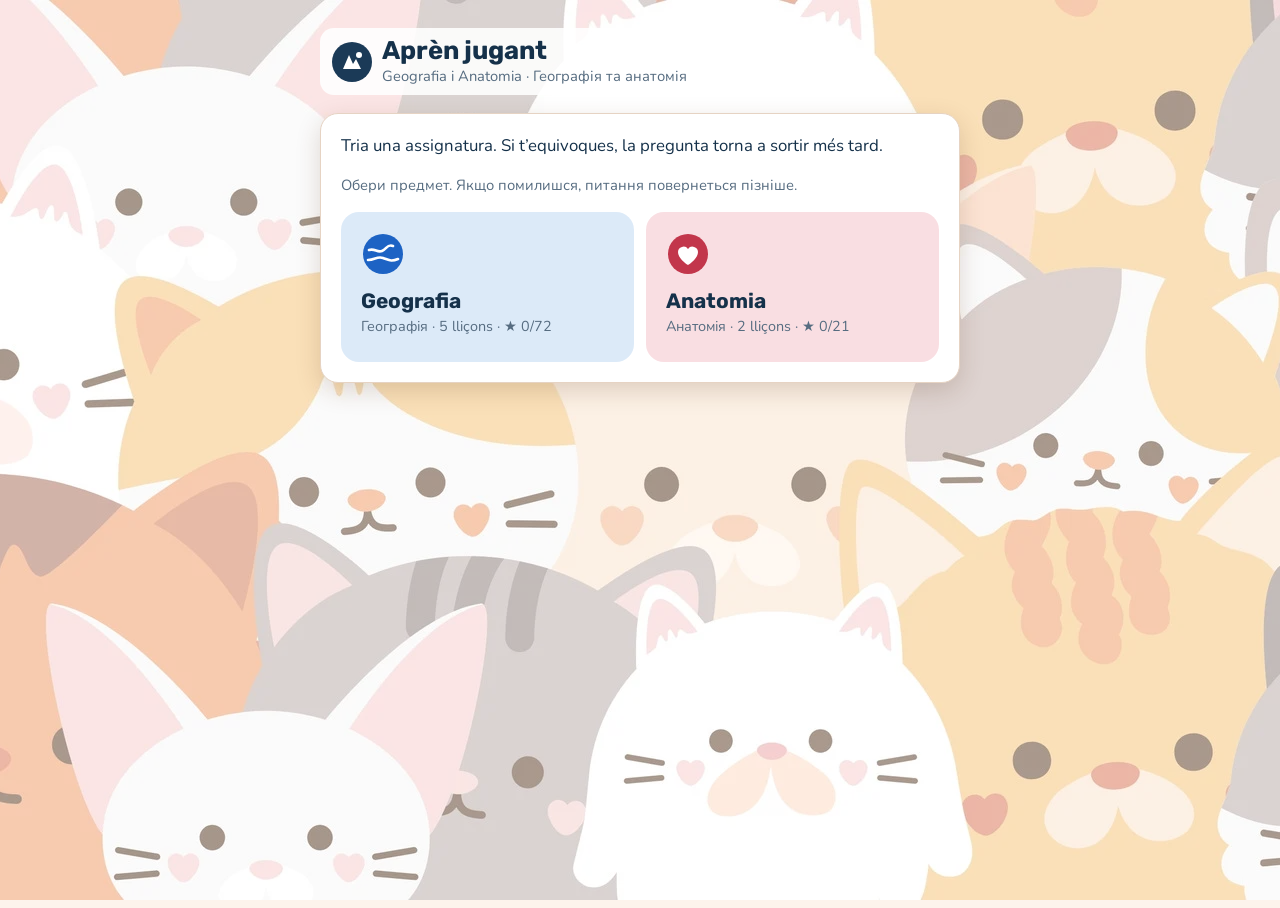
==== index.html @ 62a0e2a9 "Add climate lesson with bilingual theory and 66 practice questions" ====
<!doctype html>
<html lang="ca">
<head>
<meta charset="utf-8">
<meta name="viewport" content="width=device-width, initial-scale=1, viewport-fit=cover">
<title>Aprèn jugant</title>
<link rel="preconnect" href="https://fonts.googleapis.com">
<link rel="preconnect" href="https://fonts.gstatic.com" crossorigin>
<link rel="stylesheet" href="https://fonts.googleapis.com/css2?family=Rubik:wght@500;700&family=Nunito:wght@400;600;800&display=swap">
<style>
/* Layout: one centred play column like a school worksheet card; subject colour bands, the class maps and three answer colours carry the identity. */
:root{
  --bg:#EEF4F8; --surface:#FFFFFF; --ink:#15314A; --muted:#566C80; --line:#D3DFE8;
  --river:#1D63C4; --good:#23804E; --good-bg:#DDF3E6; --bad:#B9440F; --bad-bg:#FCE6DA;
  --c1:#F7C9CE; --c1-ink:#6E1A26; --c2:#D2E8C5; --c2-ink:#1F5219; --c3:#F8EDA6; --c3-ink:#5E4900;
  --map-bg:#EEF5FA; --badge:#1B3A57; --btn:#1D63C4; --btn-ink:#FFFFFF;
  --geo:#1D63C4; --geo-bg:#DCEAF8; --ana:#C2364B; --ana-bg:#F9DEE2;
  --f-display:"Rubik", "Trebuchet MS", system-ui, sans-serif;
  --f-body:"Nunito", "Segoe UI", system-ui, sans-serif;
}
@media (prefers-color-scheme: dark){:root:not([data-theme="light"]){
  --bg:#0E1B27; --surface:#162736; --ink:#E5EEF6; --muted:#9BB0C3; --line:#2A4054;
  --river:#7AB0F7; --good:#62CC90; --good-bg:#173A29; --bad:#F39468; --bad-bg:#43251A;
  --c1:#59303A; --c1-ink:#FFDCE0; --c2:#2D4A2B; --c2-ink:#DAF3CF; --c3:#544A1E; --c3-ink:#FFF0B0;
  --badge:#9CC3EA; --btn:#2F72CC; --btn-ink:#FFFFFF;
  --geo:#7AB0F7; --geo-bg:#1B3550; --ana:#F28A9B; --ana-bg:#4A2129; color-scheme:dark }}
:root[data-theme="dark"]{
  --bg:#0E1B27; --surface:#162736; --ink:#E5EEF6; --muted:#9BB0C3; --line:#2A4054;
  --river:#7AB0F7; --good:#62CC90; --good-bg:#173A29; --bad:#F39468; --bad-bg:#43251A;
  --c1:#59303A; --c1-ink:#FFDCE0; --c2:#2D4A2B; --c2-ink:#DAF3CF; --c3:#544A1E; --c3-ink:#FFF0B0;
  --badge:#9CC3EA; --btn:#2F72CC; --btn-ink:#FFFFFF;
  --geo:#7AB0F7; --geo-bg:#1B3550; --ana:#F28A9B; --ana-bg:#4A2129; color-scheme:dark }

html,body{height:100%}
body{background:var(--bg);color:var(--ink);font-family:var(--f-body);font-size:17px;line-height:1.45;
  padding-left:max(16px, env(safe-area-inset-left, 0px));padding-right:max(16px, env(safe-area-inset-right, 0px))}
.app{max-width:640px;margin:0 auto;padding-block:20px 40px;display:flex;flex-direction:column;gap:18px}
/* Wallpaper on every screen: cats.webp, the file next to index.html. Always light so text stays readable on it. */
body.wall{
  --bg:#FBEBDD; --surface:#FFFFFF; --ink:#15314A; --muted:#566C80; --line:#E6D3C3;
  --river:#1D63C4; --good:#23804E; --good-bg:#DDF3E6; --bad:#B9440F; --bad-bg:#FCE6DA;
  --c1:#F7C9CE; --c1-ink:#6E1A26; --c2:#D2E8C5; --c2-ink:#1F5219; --c3:#F8EDA6; --c3-ink:#5E4900;
  --badge:#1B3A57; --btn:#1D63C4; --btn-ink:#FFFFFF; --ana:#C2364B; --ana-bg:#F9DEE2; --geo:#1D63C4; --geo-bg:#DCEAF8; --map-bg:#EEF5FA; color-scheme:light;
  background:linear-gradient(rgba(255,255,255,.45), rgba(255,255,255,.45)), url("cats.webp") center / cover fixed, #FBEBDD}
body.wall header, body.wall .crumbs{background:rgba(255,255,255,.88);border-radius:14px;padding:8px 12px;width:fit-content;max-width:100%}
body.wall .card{box-shadow:0 8px 24px rgba(90,50,20,.18)}
button{font:inherit;color:inherit;cursor:pointer}
button:focus-visible{outline:3px solid var(--river);outline-offset:2px}

header{display:flex;align-items:center;gap:10px;min-width:0}
header svg{flex:none}
h1{font-family:var(--f-display);font-weight:700;font-size:1.6rem;line-height:1.1;margin:0;text-wrap:balance}
.sub{color:var(--muted);font-size:.92rem;margin:2px 0 0}
.crumbs{display:flex;flex-wrap:wrap;gap:6px;align-items:center;color:var(--muted);font-size:.9rem}
.crumbs button{background:none;border:none;padding:2px 0;color:var(--river);font-weight:700;text-decoration:underline;text-underline-offset:3px}

.card{background:var(--surface);border:1px solid var(--line);border-radius:18px;padding:20px;display:flex;flex-direction:column;gap:16px}
.lead{font-size:1.05rem;margin:0}
.ua{color:var(--muted);font-size:.92rem}
h2{font-family:var(--f-display);font-size:1.35rem;margin:0;text-wrap:balance}

.subjects{display:grid;grid-template-columns:1fr 1fr;gap:12px}
.subject{display:flex;flex-direction:column;align-items:flex-start;gap:10px;text-align:left;border:2px solid transparent;border-radius:18px;padding:18px;min-height:150px;transition:transform .15s}
.subject:hover{transform:translateY(-2px)}
.subject.geo{background:var(--geo-bg)} .subject.geo:hover{border-color:var(--geo)}
.subject.ana{background:var(--ana-bg)} .subject.ana:hover{border-color:var(--ana)}
.subject svg{width:44px;height:44px}
.subject .t{font-family:var(--f-display);font-weight:700;font-size:1.3rem;display:block}
.subject .d{color:var(--muted);font-size:.9rem;display:block}

.list{display:grid;gap:12px}
.item{display:grid;grid-template-columns:auto 1fr auto;align-items:center;gap:14px;text-align:left;
  background:var(--surface);border:2px solid var(--line);border-radius:16px;padding:14px 16px;transition:border-color .15s}
.item:hover{border-color:var(--river)}
.item .num{width:40px;height:40px;border-radius:50%;background:var(--badge);color:var(--surface);
  display:grid;place-items:center;font-family:var(--f-display);font-weight:700;font-size:1.05rem}
.item .t{font-family:var(--f-display);font-weight:700;font-size:1.1rem;display:block}
.item .d{color:var(--muted);font-size:.9rem;display:block}
.item .meta{color:var(--muted);font-size:.85rem;font-weight:700;font-variant-numeric:tabular-nums;white-space:nowrap}
.stars{display:flex;gap:2px;flex:none}
.stars svg{width:20px;height:20px}
.star-on{fill:#E8A817}
.star-off{fill:var(--line)}

.topbar{display:flex;align-items:center;gap:12px}
.ghost{background:none;border:1.5px solid var(--line);border-radius:999px;padding:6px 14px;font-weight:600;font-size:.92rem}
.ghost:hover{border-color:var(--river)}
.progress{flex:1;height:12px;background:var(--line);border-radius:999px;overflow:hidden}
.progress span{display:block;height:100%;background:var(--river);border-radius:999px;transition:width .3s}
.count{font-variant-numeric:tabular-nums;font-weight:800;font-size:.95rem;color:var(--muted);min-width:3.5em;text-align:right}

.prompt{font-family:var(--f-display);font-weight:500;font-size:1.05rem;color:var(--muted);margin:0}
.big{display:flex;align-items:center;justify-content:center;gap:12px;flex-wrap:wrap;text-align:center}
.big .word{font-family:var(--f-display);font-weight:700;font-size:2.2rem;line-height:1.1;color:var(--river)}
.big .def{font-size:1.25rem;font-weight:600;line-height:1.35;max-width:32ch}
.speak{width:42px;height:42px;border-radius:50%;border:1.5px solid var(--line);background:var(--bg);display:grid;place-items:center;flex:none}
.speak svg{width:20px;height:20px;fill:var(--river)}
.hintrow{display:flex;justify-content:center}
.hint{background:none;border:none;color:var(--river);font-weight:700;font-size:.92rem;text-decoration:underline;text-underline-offset:3px;padding:4px}
.uabox{background:var(--bg);border-radius:12px;padding:10px 14px;text-align:center;color:var(--ink);font-size:.98rem}

.choices{display:grid;gap:10px;grid-template-columns:repeat(2,1fr)}
.choices.n3{grid-template-columns:repeat(3,1fr)}
.opt{border:2px solid transparent;border-radius:14px;padding:14px 10px;font-weight:800;font-size:1.02rem;min-height:62px;
  background:var(--bg);display:flex;flex-direction:column;align-items:center;justify-content:center;gap:2px;transition:transform .12s;text-align:center}
.opt:hover:not(:disabled){transform:translateY(-2px)}
.opt:disabled{cursor:default}
.opt small{font-weight:600;font-size:.78rem;opacity:.85}
.opt.c1{background:var(--c1);color:var(--c1-ink)}
.opt.c2{background:var(--c2);color:var(--c2-ink)}
.opt.c3{background:var(--c3);color:var(--c3-ink)}
.opt.yes{background:var(--good-bg);color:var(--good);min-height:72px;font-size:1.2rem}
.opt.no{background:var(--bad-bg);color:var(--bad);min-height:72px;font-size:1.2rem}
.opt.right{border-color:var(--good);box-shadow:0 0 0 3px var(--good-bg)}
.opt.wrong{border-color:var(--bad);opacity:.75}
.opt.fade{opacity:.45}

.map{position:relative;background:var(--map-bg);border-radius:14px;overflow:hidden;max-width:100%}
.map img{display:block;width:100%;height:auto}
.marker{position:absolute;aspect-ratio:1;transform:translate(-50%,-50%);border-radius:50%;
  border:4px solid #E4572E;box-shadow:0 0 0 3px rgba(255,255,255,.85);pointer-events:none}
.marker::after{content:"";position:absolute;inset:-4px;border-radius:50%;border:4px solid #E4572E;animation:pulse 1.4s ease-out infinite}
@keyframes pulse{from{transform:scale(1);opacity:.9}to{transform:scale(1.8);opacity:0}}
.tag{position:absolute;transform:translate(-50%,-160%);background:#15314A;color:#fff;font-weight:800;font-size:.88rem;
  padding:4px 10px;border-radius:999px;white-space:nowrap;pointer-events:none}

.order-done{display:grid;gap:8px;margin:0;padding:0;list-style:none;counter-reset:step}
.order-done li{display:flex;align-items:center;gap:10px;background:var(--good-bg);color:var(--ink);border-radius:12px;padding:10px 12px;font-weight:700}
.order-done li::before{counter-increment:step;content:counter(step);flex:none;width:28px;height:28px;border-radius:50%;background:var(--good);color:var(--surface);display:grid;place-items:center;font-weight:800;font-size:.9rem}
.order-done li small{display:block;font-weight:600;color:var(--muted)}
.order-done .slot{background:var(--bg);border:2px dashed var(--line);color:var(--muted);font-weight:600}
.order-done .slot::before{background:var(--line);color:var(--muted)}
.tiles{display:flex;flex-wrap:wrap;gap:10px;justify-content:center}
.tile{background:var(--surface);border:2px solid var(--line);border-radius:12px;padding:12px 14px;font-weight:800;font-size:1rem;text-align:center;max-width:100%;transition:transform .12s}
.tile:hover{border-color:var(--river);transform:translateY(-2px)}
.tile small{display:block;font-weight:600;font-size:.78rem;color:var(--muted)}
.tile.shake{border-color:var(--bad);background:var(--bad-bg);animation:shake .35s}
@keyframes shake{0%,100%{transform:translateX(0)}25%{transform:translateX(-6px)}75%{transform:translateX(6px)}}

.feedback{border-radius:14px;padding:14px 16px;display:flex;flex-direction:column;gap:4px}
.feedback.ok{background:var(--good-bg)}
.feedback.no{background:var(--bad-bg)}
.feedback b.h{font-family:var(--f-display);font-size:1.1rem}
.feedback.ok b.h{color:var(--good)}
.feedback.no b.h{color:var(--bad)}
.next{align-self:stretch;background:var(--btn);color:var(--btn-ink);border:none;border-radius:14px;padding:14px;font-weight:800;font-size:1.05rem}

.result{align-items:center;text-align:center}
.result .stars svg{width:52px;height:52px;animation:pop .4s ease-out both}
.result .stars svg:nth-child(2){animation-delay:.15s}
.result .stars svg:nth-child(3){animation-delay:.3s}
@keyframes pop{from{transform:scale(.3);opacity:0}to{transform:scale(1);opacity:1}}
.chips{display:flex;flex-wrap:wrap;gap:8px;justify-content:center}
.chip{background:var(--bg);border:1px solid var(--line);border-radius:999px;padding:4px 12px;font-weight:700;font-size:.9rem}
.row{display:flex;gap:10px;flex-wrap:wrap;justify-content:center;width:100%}
.row .next{flex:1 1 180px}
.row .ghost{flex:1 1 140px;padding:13px}
.foot{color:var(--muted);font-size:.85rem;text-align:center;margin:0}

@media (max-width:440px){
  .choices.n3{grid-template-columns:1fr}
  .subjects{grid-template-columns:1fr}
  .subject{min-height:0}
  .big .word{font-size:1.8rem}
  h1{font-size:1.35rem}
}
@media (prefers-reduced-motion: reduce){ *{animation:none!important;transition:none!important} }
.climate-chart{margin:12px 0 18px;padding:10px;background:#fff;border-radius:12px;color:#15314A}.climate-chart img{display:block;width:100%;height:auto}.climate-chart figcaption{font-size:.8rem;text-align:center;margin-top:6px}
.theory-kicker{font-size:.82rem;font-weight:800;letter-spacing:.09em;color:var(--geo);margin:0 0 10px}
.theory-ua{display:block;margin-top:5px;font-size:.92em;font-weight:600;line-height:1.5}
.theory h3{font-size:1.13rem;line-height:1.4;margin:24px 0 12px}
.theory p{line-height:1.65;margin:12px 0}
.theory-nav{display:grid;grid-template-columns:repeat(2,minmax(0,1fr));gap:8px;margin:20px 0 28px}
.theory-nav button{text-align:left;white-space:normal;min-width:0}
.theory-nav small{display:block;font-size:.82em;margin-top:5px;font-weight:600}
.theory-nav [aria-current="step"]{background:var(--geo-bg);border-color:var(--geo);color:var(--ink)}
.climate-explain-grid{display:grid;grid-template-columns:repeat(2,minmax(0,1fr));gap:14px}
.climate-explain{padding:16px 18px;border:1px solid var(--line);border-top:5px solid var(--geo);border-radius:14px}
.climate-explain h3{margin:0 0 14px}
.climate-explain.atl{border-top-color:#25845A}.climate-explain.cont{border-top-color:#BF912A}.climate-explain.lit{border-top-color:#C86543}.climate-explain.alt{border-top-color:#6688B2}
.theory .theory-memory{font-weight:800;margin-bottom:0}
.mountain-levels{display:flex;flex-direction:column;align-items:center;gap:7px;padding:8px 0}
.mountain-level{text-align:center;padding:16px 10px;box-sizing:border-box;border-radius:12px;color:#15314A;line-height:1.5}
.mountain-level .ua{color:#3B5268}
.mountain-level.top{width:64%;background:#DFEAF7}.mountain-level.mid{width:82%;background:#D2E8C5}.mountain-level.low{width:100%;background:#E4EFD7}
.theory-words{margin:0}.theory-words>div{padding:15px 0;border-bottom:1px solid var(--line)}
.theory-words dt{font-weight:800;display:flex;gap:10px;align-items:center}
.theory-words dd{margin:7px 0 0;line-height:1.6}
.theory-read{padding-left:26px}.theory-read li{padding-left:4px;margin:16px 0}
.theory-bottom{margin-top:26px}
@media(max-width:600px){.climate-explain-grid,.theory-nav{grid-template-columns:1fr}.climate-explain{padding:15px}.mountain-level.top{width:72%}.mountain-level.mid{width:86%}.theory-bottom button{width:100%}}

</style>
</head>
<body>
<div class="app">
  <header>
    <svg width="40" height="40" viewBox="0 0 40 40" aria-hidden="true"><circle cx="20" cy="20" r="20" fill="var(--badge)"/><path d="M11 27l6-14 4 9 3-5 5 10z" fill="var(--surface)"/><circle cx="27" cy="13" r="3" fill="var(--surface)"/></svg>
    <div>
      <h1>Aprèn jugant</h1>
      <p class="sub">Geografia i Anatomia · Географія та анатомія</p>
    </div>
  </header>
  <main id="screen" aria-live="polite"></main>
</div>

<script>
/* ======================= maps ======================= */
const MAPS = {
  rius: {src:"[data-uri]", w:826, h:703, size:13},
  com:  {src:"[data-uri]",  w:1200, h:828, size:4.5},
  rext: {src:"[data-uri]", w:900, h:710, size:12},
  rint: {src:"[data-uri]", w:900, h:703, size:12}
};
const C = (x, y) => [Math.round(x * 0.75), Math.round((y - 95) * 0.75)];   // communities map: original px -> game px

/* ======================= Geografia: rivers ======================= */
const VESSANTS = [
  {k:"cant", ca:"Cantàbric", ua:"Кантабрійський", cls:"c1"},
  {k:"atl", ca:"Atlàntic", ua:"Атлантичний", cls:"c2"},
  {k:"med", ca:"Mediterrani", ua:"Середземноморський", cls:"c3"}
];
const SEA = {cant:["Va al mar Cantàbric.", "Впадає в Кантабрійське море."], atl:["Va a l’oceà Atlàntic.", "Впадає в Атлантичний океан."], med:["Va a la mar Mediterrània.", "Впадає в Середземне море."]};
const RIUS_POS = {1:[165,54],2:[263,46],3:[340,65],4:[420,63],5:[507,64],6:[116,160],7:[355,214],8:[284,351],9:[316,424],10:[357,576],11:[546,189],12:[758,206],13:[573,356],14:[532,458],15:[560,492],16:[429,627]};
const RIUS = [
  ["Eo","Ео","cant",1],["Nalón","Налон","cant",2],["Sella","Селья","cant",3],["Nerbion","Нервіон","cant",4],["Bidasoa","Бідасоа","cant",5],["Navia","Навія","cant",0],
  ["Miño","Міньйо","atl",6,"Riu curt de Galícia.","Коротка річка Галісії."],["Sil","Сіль","atl",0,"Riu curt de Galícia.","Коротка річка Галісії."],
  ["Duero","Дуеро","atl",7,"Desemboca a Portugal.","Впадає в океан у Португалії."],["Tajo","Тахо","atl",8,"Desemboca a Portugal.","Впадає в океан у Португалії."],
  ["Guadiana","Гвадіана","atl",9,"Al final fa de frontera amb Portugal.","У кінці тече по кордону з Португалією."],
  ["Guadalquivir","Гвадалквівір","atl",10,"Riu de l’oest d’Andalusia.","Річка заходу Андалусії."],
  ["Ebre","Ебро","med",11,"És l’excepció: és llarg i porta molta aigua.","Це виняток: вона довга і несе багато води."],
  ["Llobregat","Льобрегат","med",12],["Túria","Турія","med",13],["Xúquer","Хукар","med",14],["Segura","Сегура","med",15],["Almanzora","Альмансора","med",16],["Guadalhorce","Гвадалорсе","med",0]
].map(([ca,ua,c,n,f0,f1]) => {
  const f = [f0 || SEA[c][0], f1 || SEA[c][1]];
  if(!n){ f[0] += " No surt al mapa."; f[1] += " Її немає на карті."; }
  return {ca, ua, c, n, x: n ? RIUS_POS[n][0] : 0, y: n ? RIUS_POS[n][1] : 0, f};
});

const L_RIUS = {id:"rius", t:"Els rius", tua:"Річки та басейни стоку", date:"8 nov.", rounds:[
  {id:"sort", type:"sort", t:"Classifica els rius", tua:"Розсортуй річки", q:"A quin vessant va aquest riu?", qu:"До якого басейну стоку належить річка", cats:VESSANTS, catWord:["vessant","басейн"], items:RIUS},
  {id:"map", type:"map", t:"Busca al mapa", tua:"Знайди на карті", map:"rius", numbered:true, items:RIUS.filter(r => r.n).map(r => ({...r, f:[`Vessant ${VESSANTS.find(v => v.k === r.c).ca.toLowerCase()}. ${r.f[0]}`, `${VESSANTS.find(v => v.k === r.c).ua} басейн. ${r.f[1]}`]}))},
  {id:"words", type:"pick", t:"Paraules clau", tua:"Головні слова", q:"Quina paraula és?", qu:"Яке це слово?", items:[
    ["Corrent d’aigua que corre pel seu llit.","Потік води, що тече по руслу.","Riu","Річка"],
    ["Lloc on comença el riu.","Місце, де річка починається.","Naixement","Витік"],
    ["El terra per on passa l’aigua del riu.","Заглиблення в землі, по якому тече річка.","Llit","Русло"],
    ["Tot el camí del riu, del naixement a la desembocadura.","Увесь шлях річки, від витоку до гирла.","Curs","Течія річки"],
    ["Lloc on el riu s’acaba: entra al mar, a un llac o a un altre riu.","Місце, де річка закінчується і впадає в море, озеро або іншу річку.","Desembocadura","Гирло"],
    ["Riu que s’ajunta amb un altre riu i li dona la seva aigua.","Річка, що впадає в іншу річку і віддає їй свою воду.","Afluent","Притока"],
    ["Quanta aigua passa per un lloc del riu en un temps.","Скільки води проходить через одне місце річки за певний час.","Cabal","Витрата води"],
    ["Diferència d’altura entre dos llocs.","Різниця висоти між двома місцями.","Desnivell","Перепад висот"],
    ["Tota la terra que dona aigua a un riu i als seus afluents.","Уся земля, з якої вода стікає в одну річку та її притоки.","Conca hidrogràfica","Річковий басейн"],
    ["Moltes conques juntes. Tots els rius van al mateix mar o oceà.","Багато річкових басейнів разом. Усі річки течуть в одне море чи океан.","Vessant hidrogràfic","Басейн стоку"],
    ["Aigua que corre només quan plou molt. Després s’asseca.","Вода, що тече лише після сильного дощу. Потім висихає.","Torrent","Тимчасовий потік"]
  ].map(([q,qu,a,au]) => ({q,qu,a,au}))},
  {id:"order", type:"order", t:"Posa en ordre", tua:"Розстав по порядку", items:[
    {q:"Ordena de nord a sud.", qu:"Розстав з півночі на південь.", steps:[["Duero","Дуеро"],["Tajo","Тахо"],["Guadiana","Гвадіана"],["Guadalquivir","Гвадалквівір"]]},
    {q:"Rius cantàbrics, d’oest a est.", qu:"Кантабрійські річки, із заходу на схід.", steps:[["Eo","Ео"],["Nalón","Налон"],["Sella","Селья"],["Nerbion","Нервіон"],["Bidasoa","Бідасоа"]]},
    {q:"El camí d’un riu.", qu:"Шлях річки.", steps:[["Naixement","Витік"],["Curs","Течія"],["Desembocadura","Гирло"]]}
  ]},
  {id:"tf", type:"tf", t:"Cert o fals?", tua:"Правда чи ні?", items:[
    ["Els rius mediterranis tenen un cabal irregular.","Річки Середземноморського басейну мають нерівномірну витрату води.",1,"De vegades porten molta aigua i de vegades poca.","Води в них то багато, то мало."],
    ["L’Ebre és un riu curt i porta poca aigua.","Ебро коротка і несе мало води.",0,"L’Ebre és l’excepció: és llarg i porta molta aigua.","Ебро виняток: вона довга і несе багато води."],
    ["El Llobregat va a la mar Mediterrània.","Льобрегат впадає в Середземне море.",1,"És un riu del vessant mediterrani.","Це річка Середземноморського басейну."],
    ["Els rius cantàbrics són curts perquè les muntanyes són a prop del mar.","Кантабрійські річки короткі, бо гори близько до моря.",1,"La serralada Cantàbrica és molt a prop del mar.","Кантабрійські гори дуже близько до моря."],
    ["Els rius cantàbrics porten poca aigua.","Кантабрійські річки несуть мало води.",0,"Allà plou molt. Per això porten molta aigua.","Там часто йдуть дощі, тому води багато."],
    ["El Duero i el Tajo desemboquen a Portugal.","Дуеро і Тахо впадають в океан у Португалії.",1,"Els dos rius acaben a Portugal, a l’oceà Atlàntic.","Обидві річки закінчуються в Португалії, в Атлантичному океані."],
    ["El Guadiana fa de frontera amb França.","Гвадіана тече по кордону з Францією.",0,"Al final, el Guadiana fa de frontera amb Portugal.","У кінці Гвадіана тече по кордону з Португалією."],
    ["El Guadalquivir va a l’oceà Atlàntic.","Гвадалквівір впадає в Атлантичний океан.",1,"És un riu de l’oest d’Andalusia, del vessant atlàntic.","Це річка заходу Андалусії, Атлантичний басейн."],
    ["Els rius atlàntics tenen un cabal bastant regular.","Атлантичні річки мають досить рівномірну витрату води.",1,"Porten molta aigua i el cabal canvia poc.","Вони несуть багато води, і її кількість мало змінюється."],
    ["A l’estiu els rius porten més aigua.","Улітку в річках більше води.",0,"A l’estiu el cabal baixa molt.","Улітку витрата води сильно зменшується."],
    ["A les Canàries i les Balears hi ha rius molt llargs.","На Канарських і Балеарських островах є дуже довгі річки.",0,"No hi ha rius. Quan plou s’hi formen torrents.","Там немає річок. Коли йде дощ, утворюються тимчасові потоки."],
    ["El naixement és el lloc on el riu s’acaba.","Витік: місце, де річка закінчується.",0,"El naixement és on comença. On s’acaba és la desembocadura.","Витік: там, де річка починається. Де закінчується, це гирло."],
    ["Un afluent és un riu que porta l’aigua a un altre riu.","Притока: річка, що несе воду в іншу річку.",1,"L’afluent s’ajunta amb un altre riu.","Притока впадає в іншу річку."]
  ].map(([s,su,a,e,eu]) => ({s,su,a:!!a,e,eu}))}
]};

/* ======================= Geografia: the peninsula ======================= */
const COMS = [
  ["Galícia","Галісія","Santiago de Compostel·la","Сантьяго-де-Компостела",330,300],
  ["Astúries","Астурія","Oviedo","Ов’єдо",478,230],
  ["Cantàbria","Кантабрія","Santander","Сантандер",675,232],
  ["País Basc","Країна Басків","Vitòria-Gasteiz","Віторія-Гастейс",808,262],
  ["Navarra","Наварра","Pamplona","Памплона",888,300],
  ["La Rioja","Ла-Ріоха","Logronyo","Логроньо",800,335],
  ["Castella i Lleó","Кастилія і Леон","Valladolid","Вальядолід",625,400],
  ["Catalunya","Каталонія","Barcelona","Барселона",1170,400],
  ["Aragó","Арагон","Saragossa","Сарагоса",970,450],
  ["Comunitat de Madrid","Мадрид (спільнота)","Madrid","Мадрид",722,560],
  ["Castella-la Manxa","Кастилія-Ла-Манча","Toledo","Толедо",790,660],
  ["Comunitat Valenciana","Валенсійська спільнота","València","Валенсія",970,695],
  ["Extremadura","Естремадура","Mèrida","Меріда",500,700],
  ["Regió de Múrcia","Мурсія","Múrcia","Мурсія",905,830],
  ["Andalusia","Андалусія","Sevilla","Севілья",630,880],
  ["Illes Balears","Балеарські острови","Palma","Пальма",1270,640],
  ["Canàries","Канарські острови","Santa Cruz de Tenerife i Las Palmas de Gran Canaria","Санта-Крус-де-Тенерифе і Лас-Пальмас-де-Гран-Канарія",1250,1000]
];
const L_PEN = {id:"pen", t:"La península Ibèrica", tua:"Піренейський півострів", date:"27 set.", rounds:[
  {id:"map", type:"map", t:"Busca la comunitat", tua:"Знайди спільноту", map:"com", q:"Quina comunitat és la marcada?", qu:"Яка спільнота позначена?", items:[
    ...COMS.map(([ca,ua,cap,capu,x,y]) => { const [gx,gy] = C(x,y); return {ca, ua, x:gx, y:gy, f:[`Capital: ${cap}.`, `Столиця: ${capu}.`]}; }),
    (() => { const [x,y] = C(574,1057); return {ca:"Ceuta", ua:"Сеута", x, y, f:["Ciutat autònoma a l’Àfrica.","Автономне місто в Африці."]}; })(),
    (() => { const [x,y] = C(779,1124); return {ca:"Melilla", ua:"Мелілья", x, y, f:["Ciutat autònoma a l’Àfrica.","Автономне місто в Африці."]}; })()
  ]},
  {id:"cap", type:"pick", t:"Capitals", tua:"Столиці", q:"Quina és la capital?", qu:"Яка столиця?", items:COMS.map(([ca,ua,cap,capu]) => ({q:ca, qu:ua, a:cap, au:capu, big:true}))},
  {id:"tf", type:"tf", t:"Cert o fals?", tua:"Правда чи ні?", items:[
    ["La península Ibèrica és al sud-oest d’Europa.","Піренейський півострів розташований на південному заході Європи.",1,"Sí, és al sud-oest d’Europa.","Так, на південному заході Європи."],
    ["A la península hi ha tres estats: Espanya, Portugal i Andorra.","На півострові три держави: Іспанія, Португалія й Андорра.",1,"Espanya i Portugal ocupen gairebé tota la península.","Іспанія та Португалія займають майже весь півострів."],
    ["Gibraltar és un quart estat.","Гібралтар: четверта держава.",0,"Gibraltar és un territori britànic, no un estat.","Гібралтар: британська територія, а не держава."],
    ["L’estret de Gibraltar separa la península d’Àfrica.","Гібралтарська протока відділяє півострів від Африки.",1,"Fa uns 17 km al punt més estret.","У найвужчому місці близько 17 км."],
    ["La península és entre la mar Mediterrània i l’oceà Atlàntic.","Півострів лежить між Середземним морем і Атлантичним океаном.",1,"La Mediterrània és a l’est i l’Atlàntic a l’oest.","Середземне море на сході, Атлантичний океан на заході."],
    ["Espanya té 17 comunitats autònomes.","Іспанія має 17 автономних спільнот.",1,"I 2 ciutats autònomes: Ceuta i Melilla.","І 2 автономні міста: Сеута та Мелілья."],
    ["Ceuta i Melilla són comunitats autònomes.","Сеута і Мелілья: автономні спільноти.",0,"Són ciutats autònomes, a l’Àfrica.","Це автономні міста в Африці."],
    ["Al nord hi ha la mar Cantàbrica i França.","На півночі Кантабрійське море і Франція.",1,"Sí: la mar Cantàbrica i França.","Так: Кантабрійське море і Франція."],
    ["A l’oest hi ha la mar Mediterrània.","На заході Середземне море.",0,"A l’oest hi ha l’oceà Atlàntic. La Mediterrània és a l’est.","На заході Атлантичний океан. Середземне море на сході."],
    ["La capital d’Extremadura és Badajoz.","Столиця Естремадури: Бадахос.",0,"La capital és Mèrida.","Столиця: Меріда."],
    ["La capital del País Basc és Vitòria-Gasteiz.","Столиця Країни Басків: Віторія-Гастейс.",1,"Sí, Vitòria-Gasteiz.","Так, Віторія-Гастейс."]
  ].map(([s,su,a,e,eu]) => ({s,su,a:!!a,e,eu}))}
]};

/* ======================= Geografia: relief ======================= */
const RELLEU = [
  [1,"Massís Galaic","Галісійський масив","ext","rext",150,85,"nord-oest","північний захід"],
  [2,"Muntanyes Basques","Баскські гори","ext","rext",459,85,"nord","північ"],
  [3,"Pirineus","Піренеї","ext","rext",659,91,"nord-est","північний схід"],
  [4,"Sistema Mediterrani","Середземноморська система","ext","rext",713,200,"nord-est","північний схід"],
  [5,"Serralades Bètiques","Бетські гори","ext","rext",415,489,"sud","південь"],
  [6,"Sistema Central","Центральна система","dins","rint",348,273,"divideix la Meseta en nord i sud","ділить Месету на північну й південну"],
  [7,"Monts de Toledo","Гори Толедо","dins","rint",385,352,"travessen la Meseta sud","перетинають південну Месету"],
  [8,"Muntanyes de Lleó","Леонські гори","peri","rint",211,124,"nord-oest","північний захід"],
  [9,"Serralada Cantàbrica","Кантабрійські гори","peri","rint",326,76,"nord","північ"],
  [10,"Sistema Ibèric","Іберійська система","peri","rint",486,191,"est / nord-est","схід / північний схід"],
  [11,"Sierra Morena","Сьєрра-Морена","peri","rint",326,426,"sud","південь"]
].map(([n,ca,ua,c,m,x,y,w,wu]) => ({n, ca, ua, c, m, x, y, w, wu}));
const RCATS = [
  {k:"dins", ca:"Dins la Meseta", ua:"Усередині Месети", cls:"c3"},
  {k:"peri", ca:"Perifèrica", ua:"Периферійні", cls:"c2"},
  {k:"ext", ca:"Exterior", ua:"Зовнішні", cls:"c1"}
];
const RNOTE = {dins:["És dins la Meseta.","Усередині Месети."], peri:["Les perifèriques envolten la Meseta.","Периферійні гори оточують Месету."], ext:["Les exteriors són fora de la Meseta.","Зовнішні гори поза Месетою."]};
const L_REL = {id:"rel", t:"El relleu d’Espanya", tua:"Рельєф Іспанії", date:"10 oct.", rounds:[
  {id:"map", type:"map", t:"Busca al mapa", tua:"Знайди на карті", numbered:true, items:RELLEU.map(r => ({...r, f:[`${RNOTE[r.c][0]} ${r.c === "dins" ? cap(r.w) : "Situació: " + r.w}.`, `${RNOTE[r.c][1]} ${r.c === "dins" ? cap(r.wu) : "Розташування: " + r.wu}.`]}))},
  {id:"sort", type:"sort", t:"Classifica el relleu", tua:"Розподіли гори", q:"On és aquesta serralada?", qu:"Де розташовані ці гори?", cats:RCATS, catWord:null, items:RELLEU.map(r => ({ca:r.ca, ua:r.ua, c:r.c, f:[`${RNOTE[r.c][0]} ${cap(r.w)}.`, `${RNOTE[r.c][1]} ${cap(r.wu)}.`]}))},
  {id:"cims", type:"pick", t:"Els cims", tua:"Вершини", q:"On és aquest cim?", qu:"Де ця вершина?", items:[
    ["Peñalara · 2.430 m","Пеньялара · 2 430 м","Sistema Central","Центральна система"],
    ["Teleno · 2.188 m","Телено · 2 188 м","Muntanyes de Lleó","Леонські гори"],
    ["Torre Cerredo · 2.648 m","Торре-Серредо · 2 648 м","Serralada Cantàbrica","Кантабрійські гори"],
    ["Moncayo · 2.313 m","Монкайо · 2 313 м","Sistema Ibèric","Іберійська система"],
    ["Aneto · 3.404 m","Ането · 3 404 м","Pirineus","Піренеї","El pic més alt dels Pirineus.","Найвища вершина Піренеїв."],
    ["Mulhacén · 3.479 m","Муласен · 3 479 м","Serralades Bètiques (Penibètica)","Бетські гори (Пенібетська система)","El pic més alt de la península Ibèrica.","Найвища вершина Піренейського півострова."],
    ["Teide · 3.718 m","Тейде · 3 718 м","Tenerife (Canàries)","Тенерифе (Канарські острови)","El pic més alt d’Espanya.","Найвища вершина Іспанії."]
  ].map(([q,qu,a,au,f0,f1]) => ({q,qu,a,au,big:true,f:f0?[f0,f1]:null}))},
  {id:"order", type:"order", t:"Posa en ordre", tua:"Розстав по порядку", items:[
    {q:"Del cim més alt al més baix.", qu:"Від найвищої вершини до найнижчої.", steps:[["Teide","Тейде"],["Mulhacén","Муласен"],["Aneto","Ането"]]},
    {q:"Del més alt al més baix.", qu:"Від найвищої до найнижчої.", steps:[["Torre Cerredo · 2.648 m","Торре-Серредо"],["Peñalara · 2.430 m","Пеньялара"],["Moncayo · 2.313 m","Монкайо"],["Teleno · 2.188 m","Телено"]]}
  ]},
  {id:"tf", type:"tf", t:"Cert o fals?", tua:"Правда чи ні?", items:[
    ["La Meseta és un gran altiplà al centre de la península.","Месета: велике плоскогір’я в центрі півострова.",1,"Ocupa més de la meitat de la península.","Займає понад половину півострова."],
    ["El Sistema Central divideix la Meseta en nord i sud.","Центральна система ділить Месету на північну й південну.",1,"Sí: Meseta nord i Meseta sud.","Так: північна і південна Месета."],
    ["Les serralades perifèriques són fora de la Meseta.","Периферійні гори розташовані поза Месетою.",0,"Les perifèriques envolten la Meseta. Les exteriors són fora.","Периферійні оточують Месету. Зовнішні поза нею."],
    ["Les dues grans depressions són la de l’Ebre i la del Guadalquivir.","Дві великі западини: Ебро і Гвадалквівіру.",1,"Porten el nom dels rius que les travessen.","Вони названі за річками, що їх перетинають."],
    ["El pic més alt d’Espanya és el Mulhacén.","Найвища вершина Іспанії: Муласен.",0,"És el Teide, a Tenerife. El Mulhacén és el més alt de la península.","Це Тейде на Тенерифе. Муласен найвищий на півострові."],
    ["L’Aneto és el pic més alt dels Pirineus.","Ането: найвища вершина Піренеїв.",1,"Fa 3.404 m.","Висота 3 404 м."],
    ["Les Canàries tenen un relleu volcànic.","Канарські острови мають вулканічний рельєф.",1,"Són d’origen volcànic, amb relleu accidentat.","Вони вулканічного походження, з нерівним рельєфом."],
    ["Les Balears són molt muntanyoses.","Балеарські острови дуже гористі.",0,"No són gaire muntanyoses. Destaca la Serra de Tramuntana, a Mallorca.","Вони не дуже гористі. Виділяється Сьєрра-де-Трамунтана на Мальорці."],
    ["Una depressió és un terreny més baix.","Западина: нижча ділянка землі.",1,"Sí: terreny més baix.","Так: нижча ділянка."],
    ["Una serralada és una sola muntanya.","Гірський хребет: одна гора.",0,"És un conjunt de muntanyes.","Це група гір."],
    ["Un altiplà és una plana elevada.","Плоскогір’я: висока рівнина.",1,"Com la Meseta.","Як Месета."]
  ].map(([s,su,a,e,eu]) => ({s,su,a:!!a,e,eu}))}
]};

/* ======================= Geografia: coasts ======================= */
const COSTA_CATS = [
  {k:"cant", ca:"Cantàbrica", ua:"Кантабрійське", cls:"c1"},
  {k:"atl", ca:"Atlàntica", ua:"Атлантичне", cls:"c2"},
  {k:"med", ca:"Mediterrània", ua:"Середземноморське", cls:"c3"}
];
const COSTA = [
  ["Cap de Creus","Мис Креус","med",1318,335,"Nord-est, Catalunya. Tanca el golf de Roses.","Північний схід, Каталонія. Обмежує затоку Росес."],
  ["Golf de Roses","Затока Росес","med",1302,368,"Nord-est, Catalunya.","Північний схід, Каталонія."],
  ["Delta del Llobregat","Дельта Льобрегату","med",1205,452,"Centre de la costa catalana, prop de Barcelona.","Центр каталонського узбережжя, біля Барселони."],
  ["Delta de l’Ebre","Дельта Ебро","med",1100,520,"Sud de Catalunya.","Південь Каталонії."],
  ["Golf de València","Валенсійська затока","med",1040,650,"Est, costa mediterrània.","Схід, середземноморське узбережжя."],
  ["Cap de la Nau","Мис Нау","med",1052,733,"Est, costa mediterrània.","Схід, середземноморське узбережжя."],
  ["Cap de Palos","Мис Палос","med",975,848,"Sud-est, costa mediterrània.","Південний схід, середземноморське узбережжя."],
  ["Cap de Gata","Мис Гата","med",885,898,"Sud-est, costa mediterrània.","Південний схід, середземноморське узбережжя."],
  ["Golf d’Almeria","Альмерійська затока","med",830,935,"Sud-est, costa mediterrània.","Південний схід, середземноморське узбережжя."],
  ["Punta de Tarifa","Мис Таріфа","",548,1035,"Sud, a l’estret de Gibraltar.","Південь, біля Гібралтарської протоки."],
  ["Estret de Gibraltar","Гібралтарська протока","",515,1055,"Sud, entre la península i Àfrica.","Південь, між півостровом і Африкою."],
  ["Golf de Cadis","Кадіська затока","atl",430,955,"Sud-oest, costa atlàntica.","Південний захід, атлантичне узбережжя."],
  ["Cap de Sao Vicente","Мис Сан-Вісенте","atl",262,925,"Sud-oest de Portugal, costa atlàntica.","Південний захід Португалії, атлантичне узбережжя."],
  ["Cap de Finisterre","Мис Фіністерре","atl",236,300,"Nord-oest, Galícia.","Північний захід, Галісія."],
  ["Cap de Touriñán","Мис Торіньян","atl",236,272,"Nord-oest, Galícia.","Північний захід, Галісія."],
  ["Punta d’Estaca de Bares","Мис Естака-де-Барес","",372,178,"Nord de Galícia. Límit entre la costa cantàbrica i l’atlàntica.","Північ Галісії. Межа кантабрійського й атлантичного узбереж."],
  ["Cap de Peñas","Мис Пеньяс","cant",472,196,"Nord, costa cantàbrica.","Північ, кантабрійське узбережжя."],
  ["Cap d’Ajo","Мис Ахо","cant",700,200,"Nord, costa cantàbrica.","Північ, кантабрійське узбережжя."],
  ["Golf de Biscaia","Біскайська затока","cant",700,130,"Nord, a la mar Cantàbrica.","Північ, Кантабрійське море."]
].map(([ca,ua,c,x,y,f0,f1]) => { const [gx,gy] = C(x,y); return {ca, ua, c, x:gx, y:gy, f:[f0,f1]}; });
const L_COST = {id:"cost", t:"Les costes", tua:"Узбережжя", date:"1 nov.", rounds:[
  {id:"map", type:"map", t:"Busca al mapa", tua:"Знайди на карті", map:"com", q:"Què és el punt marcat?", qu:"Що позначено на карті?", items:COSTA},
  {id:"sort", type:"sort", t:"Quina costa?", tua:"Яке узбережжя?", q:"A quina costa és?", qu:"На якому узбережжі", cats:COSTA_CATS, catWord:["costa","узбережжя"], items:COSTA.filter(c => c.c)},
  {id:"words", type:"pick", t:"Paraules clau", tua:"Словник понять", q:"Quina paraula és?", qu:"Яке це слово?", items:[
    ["Terra formada pels sediments que un riu deixa a la desembocadura.","Суша, утворена наносами річки в її гирлі.","Delta","Дельта"],
    ["Entrada del mar a la terra, més petita que un golf.","Море заходить у сушу; менша за велику затоку.","Badia","Невелика затока"],
    ["Mar que entra a la terra i ocupa la part baixa de la vall d’un riu.","Море, що займає нижню частину річкової долини.","Ria","Ріа"],
    ["Terra envoltada d’aigua, menys per una franja que la uneix al continent.","Суша, оточена водою, крім смуги, що з’єднує її з материком.","Península","Півострів"],
    ["Franja de terra que uneix una península amb el continent.","Смуга суші, що з’єднує півострів із материком.","Istme","Перешийок"],
    ["Costa baixa i plana amb sorra o còdols.","Низька рівна ділянка узбережжя з піском або галькою.","Platja","Пляж"],
    ["Entrada ampla del mar a la terra, una mica corba.","Широкий, трохи вигнутий захід моря в сушу.","Golf","Велика затока"],
    ["Terra envoltada d’aigua per tots els costats.","Суша, з усіх боків оточена водою.","Illa","Острів"],
    ["Paret de roca gairebé vertical.","Скельна стіна з майже вертикальним схилом.","Penya-segat","Скелясте урвище"],
    ["Punta de terra que entra al mar.","Виступ суші в море.","Cap","Мис"],
    ["Grup d’illes.","Група островів.","Arxipèlag","Архіпелаг"]
  ].map(([q,qu,a,au]) => ({q,qu,a,au}))},
  {id:"order", type:"order", t:"Posa en ordre", tua:"Розстав по порядку", items:[
    {q:"Catalunya, de nord a sud.", qu:"Каталонія, з півночі на південь.", steps:[["Cap de Creus","Мис Креус"],["Delta del Llobregat","Дельта Льобрегату"],["Delta de l’Ebre","Дельта Ебро"]]},
    {q:"Costa mediterrània, de nord a sud.", qu:"Середземноморське узбережжя, з півночі на південь.", steps:[["Golf de Roses","Затока Росес"],["Delta de l’Ebre","Дельта Ебро"],["Golf de València","Валенсійська затока"],["Cap de la Nau","Мис Нау"],["Cap de Palos","Мис Палос"],["Cap de Gata","Мис Гата"]]},
    {q:"Galícia, de nord a sud.", qu:"Галісія, з півночі на південь.", steps:[["Punta d’Estaca de Bares","Мис Естака-де-Барес"],["Cap de Touriñán","Мис Торіньян"],["Cap de Finisterre","Мис Фіністерре"]]}
  ]},
  {id:"tf", type:"tf", t:"Cert o fals?", tua:"Правда чи ні?", items:[
    ["La costa és el contacte entre la terra i el mar.","Узбережжя: місце контакту суші й моря.",1,"Sí, és la zona de contacte entre la terra i el mar.","Так, це місце контакту суші й моря."],
    ["La costa alta té penya-segats.","Високе узбережжя має скелясті урвища.",1,"Sí. La costa baixa té platges.","Так. Низьке узбережжя має пляжі."],
    ["La costa baixa té penya-segats.","Низьке узбережжя має скелясті урвища.",0,"La costa baixa té platges.","Низьке узбережжя має пляжі."],
    ["La costa mediterrània va dels Pirineus a l’estret de Gibraltar.","Середземноморське узбережжя: від Піренеїв до Гібралтарської протоки.",1,"És baixa i sorrenca, amb algunes zones altes.","Низьке й піщане, з окремими високими ділянками."],
    ["La costa cantàbrica és baixa i sorrenca.","Кантабрійське узбережжя низьке й піщане.",0,"És alta i escarpada, amb algunes ries.","Воно високе й стрімке, з деякими ріа."],
    ["La costa cantàbrica arriba fins a Estaca de Bares.","Кантабрійське узбережжя доходить до Естака-де-Барес.",1,"Va dels Pirineus a Estaca de Bares.","Від Піренеїв до Естака-де-Барес."],
    ["Al nord-oest, la costa atlàntica té moltes ries.","На північному заході атлантичне узбережжя має багато ріа.",1,"És alta i retallada.","Воно високе й порізане."],
    ["Al sud-oest, la costa atlàntica és alta i retallada.","На південному заході атлантичне узбережжя високе й порізане.",0,"Al sud-oest és baixa i forma platges.","На південному заході воно низьке, з пляжами."],
    ["A les Canàries predominen les costes altes i els penya-segats.","На Канарах переважають високі береги та урвища.",1,"També hi ha grans platges.","Є також великі пляжі."],
    ["Un delta és mar que entra en una vall.","Дельта: море, що заходить у долину.",0,"Això és una ria. Un delta és terra feta de sediments.","Це ріа. Дельта: суша з наносів."],
    ["Un golf és terra dins el mar.","Затока: суша в морі.",0,"Un golf és mar dins la terra. Terra dins el mar és un cap.","Затока: море в суші. Суша в морі: це мис."],
    ["La costa catalana és força recta.","Каталонське узбережжя досить пряме.",1,"Al nord té penya-segats i al sud platges extenses.","На півночі урвища, на півдні протяжні пляжі."]
  ].map(([s,su,a,e,eu]) => ({s,su,a:!!a,e,eu}))}
]};

/* ======================= Anatomia ======================= */
const L_URI = {id:"uri", t:"L’aparell urinari", tua:"Сечовидільна система", rounds:[
  {id:"parts", type:"pick", t:"Què fa cada part?", tua:"Що робить кожна частина?", q:"Quina part és?", qu:"Яка це частина?", items:[
    ["Filtren la sang i formen l’orina.","Фільтрують кров і утворюють сечу.","Els ronyons","Нирки"],
    ["Porten l’orina dels ronyons a la bufeta.","Переносять сечу з нирок до міхура.","Els urèters","Сечоводи"],
    ["Acumula l’orina.","Накопичує сечу.","La bufeta de l’orina","Сечовий міхур"],
    ["Porta l’orina cap a fora del cos.","Виводить сечу назовні.","La uretra","Уретра"],
    ["Transporta substàncies útils i de rebuig.","Переносить корисні речовини й відходи.","La sang","Кров"],
    ["Líquid amb substàncies de rebuig, sals i aigua.","Рідина з відходами, солями і водою.","L’orina","Сеча"],
    ["Porta la sang als ronyons.","Приносить кров до нирок.","L’artèria renal","Ниркова артерія"],
    ["Torna la sang filtrada al cos.","Повертає очищену кров у тіло.","La vena renal","Ниркова вена"],
    ["Expulsa el diòxid de carboni.","Виводить вуглекислий газ.","L’aparell respiratori","Дихальна система"]
  ].map(([q,qu,a,au]) => ({q,qu,a,au}))},
  {id:"order", type:"order", t:"El camí de l’orina", tua:"Шлях сечі", items:[
    {q:"Ordena el camí de l’orina.", qu:"Розстав шлях сечі.", steps:[["Ronyons","Нирки"],["Urèters","Сечоводи"],["Bufeta de l’orina","Сечовий міхур"],["Uretra","Уретра"]]},
    {q:"Ordena l’esquema complet.", qu:"Розстав повну схему.", steps:[["Cèl·lules","Клітини"],["Sang amb substàncies de rebuig","Кров із відходами"],["Ronyons","Нирки"],["Urèters","Сечоводи"],["Bufeta","Сечовий міхур"],["Uretra","Уретра"],["Fora del cos","Назовні з тіла"]]},
    {q:"El camí de la sang pels ronyons.", qu:"Шлях крові через нирки.", steps:[["Artèria renal","Ниркова артерія"],["Ronyons","Нирки"],["Vena renal","Ниркова вена"]]}
  ]},
  {id:"tf", type:"tf", t:"Cert o fals?", tua:"Правда чи ні?", items:[
    ["Els ronyons produeixen orina contínuament.","Нирки постійно виробляють сечу.",1,"Sí, fan orina tot el temps.","Так, увесь час."],
    ["La uretra porta l’orina dels ronyons a la bufeta.","Уретра переносить сечу з нирок до міхура.",0,"Ho fan els urèters. La uretra treu l’orina fora del cos.","Це роблять сечоводи. Уретра виводить сечу назовні."],
    ["Les substàncies de rebuig poden ser tòxiques.","Відходи можуть бути токсичними.",1,"Per això s’han d’expulsar del cos.","Тому їх треба виводити з організму."],
    ["La sang filtrada torna a la circulació sanguínia.","Відфільтрована кров повертається до кровообігу.",1,"La sang neta torna a circular pel cos.","Очищена кров знову рухається тілом."],
    ["Els pulmons filtren la sang i formen l’orina.","Легені фільтрують кров і утворюють сечу.",0,"Ho fan els ronyons.","Це роблять нирки."],
    ["L’aparell respiratori expulsa el diòxid de carboni.","Дихальна система виводить вуглекислий газ.",1,"L’aparell urinari elimina la resta de substàncies de rebuig.","Сечовидільна система виводить інші відходи."],
    ["Les parets de la bufeta són elàstiques.","Стінки сечового міхура еластичні.",1,"S’estiren quan la bufeta s’omple.","Вони розтягуються, коли міхур наповнюється."],
    ["Tenim un sol urèter.","У нас лише один сечовід.",0,"N’hi ha dos: l’orina surt dels ronyons per dos urèters.","Їх два: сеча виходить із нирок двома сечоводами."],
    ["Quan la bufeta està plena, notem la necessitat d’orinar.","Коли міхур повний, ми відчуваємо потребу помочитися.",1,"Llavors l’orina surt per la uretra.","Тоді сеча виходить через уретру."],
    ["Els dos processos són la filtració de la sang i l’expulsió de l’orina.","Два процеси: фільтрація крові та виведення сечі.",1,"Primer es filtra la sang, després s’expulsa l’orina.","Спочатку кров фільтрується, потім сеча виводиться."]
  ].map(([s,su,a,e,eu]) => ({s,su,a:!!a,e,eu}))}
]};
const CIRC_CATS = [
  {k:"menor", ca:"Circulació menor", ua:"Мале коло", cls:"c2"},
  {k:"major", ca:"Circulació major", ua:"Велике коло", cls:"c1"}
];
const L_CIRC = {id:"circ", t:"L’aparell circulatori", tua:"Кровообіг", rounds:[
  {id:"words", type:"pick", t:"Paraules importants", tua:"Важливі слова", q:"Quina paraula és?", qu:"Яке це слово?", items:[
    ["Bomba que empeny la sang.","Насос, що перекачує кров.","El cor","Серце"],
    ["Líquid que circula pel cos.","Рідина, що рухається по тілу.","La sang","Кров"],
    ["Òrgans on la sang rep oxigen.","Органи, де кров отримує кисень.","Els pulmons","Легені"],
    ["Vas que porta la sang des del cor.","Судина, що несе кров від серця.","L’artèria","Артерія"],
    ["Vas que retorna la sang al cor.","Судина, що повертає кров до серця.","La vena","Вена"],
    ["Vasos molt petits on hi ha intercanvi.","Дуже дрібні судини, де відбувається обмін.","Els capil·lars","Капіляри"],
    ["Gas necessari per a les cèl·lules.","Газ, потрібний клітинам.","L’oxigen","Кисень"],
    ["Gas que la sang porta cap als pulmons.","Газ, який кров несе до легень.","El diòxid de carboni","Вуглекислий газ"]
  ].map(([q,qu,a,au]) => ({q,qu,a,au}))},
  {id:"sort", type:"sort", t:"Menor o major?", tua:"Мале чи велике коло?", q:"Quin circuit és?", qu:"Яке це коло?", cats:CIRC_CATS, catWord:null, items:[
    ["Va del cor als pulmons i torna al cor.","Іде від серця до легень і назад до серця.","menor"],
    ["Porta la sang a tot el cos.","Несе кров до всього тіла.","major"],
    ["La sang agafa oxigen.","Кров отримує кисень.","menor"],
    ["Les cèl·lules agafen oxigen i nutrients.","Клітини беруть кисень і поживні речовини.","major"],
    ["La sang surt del cor per l’artèria aorta.","Кров виходить із серця через аорту.","major"],
    ["Connecta el cor amb els pulmons.","З’єднує серце з легенями.","menor"],
    ["Connecta el cor amb la resta del cos.","З’єднує серце з рештою тіла.","major"],
    ["La sang deixa diòxid de carboni als pulmons.","Кров віддає вуглекислий газ у легенях.","menor"]
  ].map(([ca,ua,c]) => ({ca, ua, c, long:true, f:c === "menor" ? ["La circulació menor connecta el cor amb els pulmons.","Мале коло з’єднує серце з легенями."] : ["La circulació major connecta el cor amb la resta del cos.","Велике коло з’єднує серце з рештою тіла."]}))},
  {id:"order", type:"order", t:"El cicle de la sang", tua:"Коло крові", items:[
    {q:"Ordena el camí de la sang.", qu:"Розстав шлях крові.", steps:[["Costat dret del cor","Права частина серця"],["Pulmons","Легені"],["Costat esquerre del cor","Ліва частина серця"],["Artèria aorta","Аорта"],["Capil·lars dels òrgans","Капіляри органів"],["Venes","Вени"]]},
    {q:"Ordena les frases.", qu:"Розстав речення по порядку.", steps:[
      ["La sang pobra en oxigen arriba al costat dret del cor.","Кров з малою кількістю кисню надходить у праву частину серця."],
      ["El cor envia la sang als pulmons.","Серце посилає кров до легень."],
      ["Als pulmons, la sang agafa oxigen.","У легенях кров отримує кисень."],
      ["La sang rica en oxigen torna al costat esquerre del cor.","Кров, багата на кисень, повертається в ліву частину серця."],
      ["El cor impulsa la sang a tot el cos per l’aorta.","Серце виштовхує кров до всього тіла через аорту."],
      ["Als capil·lars, les cèl·lules agafen oxigen i nutrients.","У капілярах клітини беруть кисень і поживні речовини."],
      ["La sang torna per les venes al cor.","Кров повертається венами до серця."]]}
  ]},
  {id:"tf", type:"tf", t:"Cert o fals?", tua:"Правда чи ні?", items:[
    ["La circulació de la sang té dos circuits.","Кровообіг має два кола.",1,"La circulació menor i la circulació major.","Мале коло і велике коло."],
    ["El cor és una bomba que impulsa la sang.","Серце: насос, який перекачує кров.",1,"El cor bombeja la sang.","Серце перекачує кров."],
    ["La sang agafa oxigen al cor.","Кров отримує кисень у серці.",0,"L’agafa als pulmons.","Вона отримує його в легенях."],
    ["Les artèries porten la sang des del cor.","Артерії несуть кров від серця.",1,"Les venes la retornen al cor.","Вени повертають її до серця."],
    ["Les venes porten la sang des del cor.","Вени несуть кров від серця.",0,"Les venes retornen la sang al cor.","Вени повертають кров до серця."],
    ["La sang rica en oxigen arriba al costat esquerre del cor.","Кров, багата на кисень, надходить у ліву частину серця.",1,"Després el cor l’envia a tot el cos.","Потім серце посилає її до всього тіла."],
    ["La circulació menor porta la sang a les cames.","Мале коло несе кров до ніг.",0,"Va del cor als pulmons i torna al cor.","Воно йде від серця до легень і назад."],
    ["Als pulmons, la sang deixa diòxid de carboni.","У легенях кров віддає вуглекислий газ.",1,"I agafa oxigen.","І отримує кисень."],
    ["Sense oxigen, les cèl·lules treballen millor.","Без кисню клітини працюють краще.",0,"Sense oxigen, les cèl·lules no poden treballar bé.","Без кисню клітини не можуть добре працювати."],
    ["Els capil·lars són vasos molt petits.","Капіляри: дуже дрібні судини.",1,"Allà hi ha l’intercanvi de gasos i substàncies.","Там відбувається обмін газів і речовин."]
  ].map(([s,su,a,e,eu]) => ({s,su,a:!!a,e,eu}))}
]};

const CLIMATE_CHART = "[data-uri]";
/* Climate lesson from the supplied class pages 17–18. */
const CLIMATE_CATS = [
  {k:"atl",ca:"Atlàntic",ua:"Атлантичний",cls:"c2"},
  {k:"cont",ca:"Mediterrani continental",ua:"Середземноморський континентальний",cls:"c3"},
  {k:"lit",ca:"Mediterrani litoral",ua:"Середземноморський прибережний",cls:"c1"},
  {k:"alt",ca:"Alta muntanya",ua:"Високогірний",cls:""}
];
const CLIMATE_FACTS = {
  atl:["Nord i nord-oest. Temperatures suaus, pluja abundant i humitat alta.","Північ і північний захід. Помірні температури, рясні дощі й висока вологість."],
  cont:["La Meseta. Estius molt calorosos, hiverns molt freds i poca pluja.","Месета. Дуже спекотне літо, дуже холодна зима й мало дощів."],
  lit:["Costa mediterrània. Hiverns suaus, estius calorosos i pluja irregular.","Середземноморське узбережжя. М’яка зима, спекотне літо й нерівномірні дощі."],
  alt:["Zones altes de les muntanyes. Fred, neu a l’hivern i pluja a l’estiu.","Високі ділянки гір. Холод, сніг узимку й дощі влітку."]
};
const climateSort = rows => rows.map(([ca,ua,c]) => ({ca,ua,c,long:true,f:CLIMATE_FACTS[c]}));
const climatePick = rows => rows.map(([q,qu,a,au])=>({q,qu,a,au}));
const L_CLIMA = {id:"clima",t:"Els climes i la vegetació",tua:"Клімат і рослинність",date:"14 nov.",rounds:[
 {id:"zones",type:"sort",t:"On és cada clima?",tua:"Де який клімат?",q:"Quin clima hi ha en aquest lloc?",qu:"Який клімат у цій місцевості?",cats:CLIMATE_CATS,catWord:null,items:climateSort([
  ["Nord de la península Ibèrica","Північ Піренейського півострова","atl"],
  ["Nord-oest de la península Ibèrica","Північний захід Піренейського півострова","atl"],
  ["La Meseta","Плоскогір’я Месета","cont"],
  ["L’interior de la península, a la Meseta","Внутрішня частина півострова, на Месеті","cont"],
  ["Costa de la mar Mediterrània","Узбережжя Середземного моря","lit"],
  ["Zones elevades de les serralades","Високі ділянки гірських хребтів","alt"],
  ["Zones altes dels massissos","Високі ділянки гірських масивів","alt"]
 ])},
 {id:"features",type:"sort",t:"Reconeix el clima",tua:"Розпізнай клімат",q:"A quin clima correspon aquesta descripció?",qu:"Якому клімату відповідає опис?",cats:CLIMATE_CATS,catWord:null,items:climateSort([
  ["Temperatura suau tot l’any, estius frescos i humitat alta.","Помірна температура весь рік, прохолодне літо й висока вологість.","atl"],
  ["Pluja abundant, sobretot a l’hivern; hiverns no gaire freds.","Рясні дощі, особливо взимку; зима не дуже холодна.","atl"],
  ["Estius molt calorosos i hiverns molt freds.","Дуже спекотне літо й дуже холодна зима.","cont"],
  ["A la Meseta: pluja escassa, sobretot a la tardor, i humitat baixa.","На Месеті: мало дощів, переважно восени, і низька вологість.","cont"],
  ["Hiverns suaus i estius calorosos a la costa mediterrània.","М’яка зима й спекотне літо на середземноморському узбережжі.","lit"],
  ["Pluja escassa i irregular, sobretot a la primavera i a la tardor.","Нечисленні й нерівномірні дощі, переважно навесні та восени.","lit"],
  ["Tempestes fortes que poden causar inundacions a la costa mediterrània.","Сильні зливи, які можуть спричиняти повені на середземноморському узбережжі.","lit"],
  ["Temperatures fredes i nevades freqüents a l’hivern.","Низькі температури й часті снігопади взимку.","alt"],
  ["A les zones més elevades: fred i pluges abundants a l’estiu.","На найвищих ділянках: холод і рясні дощі влітку.","alt"]
 ])},
 {id:"vegetation",type:"pick",t:"Clima i vegetació",tua:"Клімат і рослинність",q:"Tria la resposta.",qu:"Обери відповідь.",items:climatePick([
  ["Quins boscos són típics del clima atlàntic?","Які ліси характерні для атлантичного клімату?","Boscos caducifolis","Листопадні ліси"],
  ["Quins arbres trobem als boscos atlàntics del material?","Які дерева названо для атлантичних лісів?","Roure, faig, freixe i castanyer","Дуб, бук, ясен і каштан"],
  ["Què hi ha al sotabosc atlàntic?","Що є в підліску атлантичних лісів?","Arbustos, falgueres i molses","Кущі, папороті й мохи"],
  ["Com són els prats del clima atlàntic?","Які луки в атлантичному кліматі?","Verds tot l’any","Зелені весь рік"],
  ["Quins arbres apareixen al clima mediterrani continental?","Які дерева названо для середземноморського континентального клімату?","Alzina i pi","Кам’яний дуб і сосна"],
  ["Què ocupa grans zones del clima continental?","Що займає значні ділянки в континентальному кліматі?","Matollar de plantes aromàtiques","Чагарники з ароматичних рослин"],
  ["Quins boscos trobem al clima mediterrani litoral?","Які ліси є в середземноморському прибережному кліматі?","Pinedes i alzinars","Соснові ліси й ліси кам’яного дуба"],
  ["Quines plantes hi ha al sotabosc mediterrani litoral?","Які рослини є в середземноморському підліску?","Bruc, esbarzer, arboç i lligabosc","Еріка, ожина, суничне дерево й жимолость"],
  ["Quina vegetació baixa apareix al sud peninsular?","Яка невисока рослинність є на півдні півострова?","Bosquines i màquies","Низьколісся й маквіс"],
  ["Quins arbres hi ha a les zones baixes de muntanya, menys fredes?","Які дерева ростуть у нижчих, менш холодних ділянках гір?","Faig i roure","Бук і дуб"],
  ["Quins arbres hi ha a les zones intermèdies de muntanya?","Які дерева є в середніх ділянках гір?","Pi negre i avet","Гірська сосна й ялиця"],
  ["Què hi ha a les zones més altes i fredes de muntanya?","Що є в найвищих і найхолодніших ділянках гір?","Prats","Луки"]
 ])},
 {id:"words",type:"pick",t:"Paraules clau",tua:"Основні поняття",q:"Quina paraula correspon a la definició?",qu:"Яке слово відповідає визначенню?",items:climatePick([
  ["Temps que sol fer en un lloc al llarg de molts anys.","Погода, характерна для місцевості протягом багатьох років.","Clima","Клімат"],
  ["Mesura de com és de calent o fred l’aire.","Показник того, наскільки повітря тепле або холодне.","Temperatura","Температура"],
  ["Aigua que cau dels núvols, com pluja, neu o calamarsa.","Вода, що випадає з хмар як дощ, сніг або град.","Precipitacions","Опади"],
  ["Quantitat de vapor d’aigua que hi ha a l’aire.","Кількість водяної пари в повітрі.","Humitat","Вологість"],
  ["Conjunt de plantes d’un lloc.","Усі рослини певної місцевості.","Vegetació","Рослинність"],
  ["Bosc d’arbres que perden les fulles en una època de l’any.","Ліс із дерев, які скидають листя в певну пору року.","Bosc caducifoli","Листопадний ліс"],
  ["Bosc d’arbres que tenen fulles verdes tot l’any.","Ліс із дерев, які мають зелене листя весь рік.","Bosc perennifoli","Вічнозелений ліс"],
  ["Plantes que creixen sota els arbres d’un bosc.","Рослини, що ростуть під деревами лісу.","Sotabosc","Підлісок"],
  ["Zona coberta sobretot d’arbustos.","Ділянка, вкрита переважно кущами.","Matollar","Чагарники"],
  ["Terreny cobert d’herba.","Ділянка землі, вкрита травою.","Prat","Лука"],
  ["Gràfic de la temperatura i les precipitacions de cada mes d’un lloc.","Графік температури й опадів за кожен місяць у певній місцевості.","Climograma","Клімограма"],
  ["Bosc de pins.","Ліс із сосен.","Pineda","Сосновий ліс"],
  ["Bosc d’alzines.","Ліс із кам’яних дубів.","Alzinar","Ліс кам’яного дуба"],
  ["Aigua que cobreix un terreny que normalment és sec.","Вода вкриває ділянку, яка зазвичай суха.","Inundació","Затоплення"]
 ])},
 {id:"girona",type:"pick",chart:true,t:"Llegeix el climograma",tua:"Прочитай клімограму",q:"Mira el climograma de Girona i respon.",qu:"Подивись на клімограму Жирони й дай відповідь.",items:[
  {q:"Què representa la línia vermella?",qu:"Що показує червона лінія?",a:"Temperatures mitjanes mensuals",au:"Середні місячні температури",options:[["Temperatures mitjanes mensuals","Середні місячні температури"],["Precipitacions mensuals","Місячні опади"],["Altitud de la ciutat","Висоту міста"],["Humitat mensual","Місячну вологість"]]},
  {q:"Què representen les barres blaves?",qu:"Що показують сині стовпчики?",a:"Precipitacions totals mensuals",au:"Загальні місячні опади",options:[["Precipitacions totals mensuals","Загальні місячні опади"],["Temperatures mitjanes mensuals","Середні місячні температури"],["Velocitat del vent","Швидкість вітру"],["Hores de sol","Тривалість сонячного сяйва"]]},
  {q:"En quina unitat es mesura la temperatura?",qu:"У яких одиницях вимірюють температуру?",a:"Graus Celsius (°C)",au:"Градуси Цельсія (°C)",options:[["Graus Celsius (°C)","Градуси Цельсія (°C)"],["Mil·límetres (mm)","Міліметри (мм)"],["Metres (m)","Метри (м)"],["Quilòmetres (km)","Кілометри (км)"]]},
  {q:"En quina unitat es mesuren les precipitacions?",qu:"У яких одиницях вимірюють опади?",a:"Mil·límetres (mm)",au:"Міліметри (мм)",options:[["Mil·límetres (mm)","Міліметри (мм)"],["Graus Celsius (°C)","Градуси Цельсія (°C)"],["Metres (m)","Метри (м)"],["Quilograms (kg)","Кілограми (кг)"]]},
  {q:"Quina escala uses per llegir la línia vermella?",qu:"За якою шкалою читаєш червону лінію?",a:"La de la dreta",au:"За правою",options:[["La de la dreta","За правою"],["La de l’esquerra","За лівою"],["Els mesos de baix","За місяцями внизу"],["El títol","За заголовком"]]},
  {q:"Quina escala uses per llegir les barres blaves?",qu:"За якою шкалою читаєш сині стовпчики?",a:"La de l’esquerra",au:"За лівою",options:[["La de l’esquerra","За лівою"],["La de la dreta","За правою"],["El títol","За заголовком"],["L’altitud","За висотою"]]},
  {q:"Quin mes té menys pluja al gràfic?",qu:"У якому місяці найменше опадів?",a:"Juliol",au:"Липень",options:[["Juliol","Липень"],["Gener","Січень"],["Maig","Травень"],["Octubre","Жовтень"]]},
  {q:"Quin mes té més pluja al gràfic?",qu:"У якому місяці найбільше опадів?",a:"Octubre",au:"Жовтень",options:[["Octubre","Жовтень"],["Juliol","Липень"],["Febrer","Лютий"],["Agost","Серпень"]]},
  {q:"Quanta pluja hi ha al juliol, aproximadament?",qu:"Скільки опадів у липні приблизно?",a:"30 mm",au:"30 мм",options:[["30 mm","30 мм"],["80 mm","80 мм"],["10 mm","10 мм"],["60 mm","60 мм"]]},
  {q:"Quina temperatura hi ha al juliol, aproximadament?",qu:"Яка температура в липні приблизно?",a:"23 °C",au:"23 °C",options:[["23 °C","23 °C"],["46 °C","46 °C"],["7 °C","7 °C"],["15 °C","15 °C"]]},
  {q:"Quins mesos tenen la temperatura més alta al gràfic?",qu:"У яких місяцях найвища температура?",a:"Juliol i agost",au:"Липень і серпень",options:[["Juliol i agost","Липень і серпень"],["Gener i febrer","Січень і лютий"],["Març i abril","Березень і квітень"],["Octubre i novembre","Жовтень і листопад"]]},
  {q:"Quin mes té la temperatura més baixa al gràfic?",qu:"У якому місяці найнижча температура?",a:"Gener",au:"Січень",options:[["Gener","Січень"],["Juliol","Липень"],["Agost","Серпень"],["Maig","Травень"]]},
  {q:"Quina precipitació anual indica el gràfic?",qu:"Яку річну кількість опадів указано?",a:"724 mm",au:"724 мм",options:[["724 mm","724 мм"],["127 mm","127 мм"],["30 mm","30 мм"],["14,3 mm","14,3 мм"]]},
  {q:"Quina temperatura mitjana anual indica el gràfic?",qu:"Яку середню річну температуру вказано?",a:"14,3 °C",au:"14,3 °C",options:[["14,3 °C","14,3 °C"],["23 °C","23 °C"],["7 °C","7 °C"],["30 °C","30 °C"]]}
 ]},
 {id:"check",type:"tf",t:"Comprova el que saps",tua:"Перевір свої знання",items:[
  ["Al clima atlàntic els estius són frescos.","В атлантичному кліматі літо прохолодне.",1,"Les temperatures són suaus tot l’any.","Температура помірна весь рік."],
  ["A la Meseta els hiverns són suaus, segons la taula.","За таблицею, зими на Месеті м’які.",0,"Els hiverns del clima continental són molt freds.","Зими в континентальному кліматі дуже холодні."],
  ["Al clima litoral la pluja és escassa i irregular.","У прибережному кліматі дощі нечисленні й нерівномірні.",1,"Plou sobretot a la primavera i a la tardor.","Дощить переважно навесні та восени."],
  ["El vent de l’Àfrica pot portar onades de fred.","Вітер з Африки може приносити хвилі холоду.",0,"El vent de l’Àfrica porta onades de calor.","Вітер з Африки приносить хвилі спеки."],
  ["El vent de l’interior pot portar onades de fred a la costa.","Вітер із внутрішньої частини півострова може приносити похолодання на узбережжя.",1,"Així ho indica la taula del clima mediterrani litoral.","Це вказано в таблиці для прибережного клімату."],
  ["A les zones més altes de muntanya hi ha prats.","На найвищих ділянках гір є луки.",1,"A les zones intermèdies hi ha pi negre i avet.","На середніх ділянках є гірська сосна й ялиця."],
  ["Un bosc perennifoli perd totes les fulles cada tardor.","Вічнозелений ліс скидає все листя щоосені.",0,"Els arbres perennifolis tenen fulles verdes tot l’any.","Вічнозелені дерева мають зелене листя весь рік."],
  ["La línia vermella del climograma representa la pluja.","Червона лінія клімограми показує опади.",0,"La línia vermella representa la temperatura; les barres blaves, les precipitacions.","Червона лінія показує температуру, сині стовпчики — опади."],
  ["Per llegir la temperatura de Girona hem d’usar l’escala dreta.","Для температури Жирони слід читати праву шкалу.",1,"La dreta indica °C; l’esquerra indica mm.","Праворуч указано °C, ліворуч — мм."],
  ["El climograma mostra el temps d’un sol dia.","Клімограма показує погоду лише за один день.",0,"Mostra les temperatures i les precipitacions de tots els mesos de l’any.","Вона показує температуру й опади за всі місяці року."]
 ].map(([s,su,a,e,eu])=>({s,su,a:!!a,e,eu}))}
]};

/* Section zero explains the supplied pages before any scored practice. */
const CLIMATE_THEORY = [
 {ca:"El clima i les quatre zones",ua:"Клімат і чотири зони"},
 {ca:"Clima i plantes",ua:"Клімат і рослини"},
 {ca:"Les paraules que necessites",ua:"Потрібні поняття"},
 {ca:"Com es llegeix un climograma",ua:"Як читати клімограму"}
];
const theoryPair=(ca,ua)=>`<p>${ca}<span class="ua theory-ua" lang="uk">${ua}</span></p>`;
function climateTheoryContent(step){
 if(step===0) return `
  <h3>El clima és el temps habitual d’un lloc<span class="ua theory-ua" lang="uk">Клімат — характерна погода певної місцевості</span></h3>
  ${theoryPair("Per saber com és un clima, mira sobretot <b>la temperatura</b> i <b>les precipitacions</b> al llarg de molts anys.","Щоб описати клімат, зверни увагу насамперед на <b>температуру</b> й <b>опади</b> протягом багатьох років.")}
  ${theoryPair("Avui pot ploure: això és el <b>temps d’avui</b>. En un lloc sol ploure molt durant molts anys: això descriu el seu <b>clima</b>.","Сьогодні може дощити — це <b>сьогоднішня погода</b>. Якщо місцевість зазвичай має багато опадів протягом багатьох років — це ознака її <b>клімату</b>.")}
  <div class="climate-explain-grid">
   <article class="climate-explain atl"><h3>1 · Atlàntic<span class="ua theory-ua">Атлантичний</span></h3>
    ${theoryPair("<b>On?</b> Al nord i al nord-oest de la península.","<b>Де?</b> На півночі й північному заході півострова.")}
    ${theoryPair("<b>Com?</b> Temperatures suaus tot l’any: estiu fresc i hivern no gaire fred. Molta pluja, sobretot a l’hivern. Humitat alta.","<b>Який?</b> Помірна температура весь рік: прохолодне літо й не дуже холодна зима. Багато дощів, особливо взимку. Висока вологість.")}
    <p class="theory-memory">Pluja + verd<span class="ua theory-ua">Дощі + зелень</span></p>
   </article>
   <article class="climate-explain cont"><h3>2 · Mediterrani continental<span class="ua theory-ua">Середземноморський континентальний</span></h3>
    ${theoryPair("<b>On?</b> A la Meseta, a l’interior de la península.","<b>Де?</b> На Месеті, у внутрішній частині півострова.")}
    ${theoryPair("<b>Com?</b> Estiu molt calorós i hivern molt fred. Poca pluja, sobretot a la tardor. Humitat baixa.","<b>Який?</b> Дуже спекотне літо й дуже холодна зима. Дощів мало, найбільше восени. Низька вологість.")}
    <p class="theory-memory">Estiu calent ↔ hivern fred<span class="ua theory-ua">Спекотне літо ↔ холодна зима</span></p>
   </article>
   <article class="climate-explain lit"><h3>3 · Mediterrani litoral<span class="ua theory-ua">Середземноморський прибережний</span></h3>
    ${theoryPair("<b>On?</b> A la costa de la mar Mediterrània.","<b>Де?</b> На узбережжі Середземного моря.")}
    ${theoryPair("<b>Com?</b> Hivern suau i estiu calorós. Pluja escassa i irregular, sobretot a la primavera i a la tardor.","<b>Який?</b> М’яка зима й спекотне літо. Мало дощів, вони нерівномірні — переважно навесні та восени.")}
    ${theoryPair("Les tempestes fortes poden fer sortir els rius del seu llit i causar inundacions. El vent de l’interior pot portar fred; el de l’Àfrica, calor.","Сильні зливи можуть спричинити вихід річок із берегів і повені. Вітер із внутрішньої частини півострова може принести холод; з Африки — спеку.")}
    <p class="theory-memory">Costa + hivern suau<span class="ua theory-ua">Узбережжя + м’яка зима</span></p>
   </article>
   <article class="climate-explain alt"><h3>4 · Alta muntanya<span class="ua theory-ua">Високогірний</span></h3>
    ${theoryPair("<b>On?</b> A les zones altes dels massissos i les serralades.","<b>Де?</b> На високих ділянках гірських масивів і хребтів.")}
    ${theoryPair("<b>Com?</b> Temperatures fredes. Nevades freqüents a l’hivern i pluges abundants a l’estiu.","<b>Який?</b> Низька температура. Часті снігопади взимку й рясні дощі влітку.")}
    <p class="theory-memory">Altura + fred<span class="ua theory-ua">Висота + холод</span></p>
   </article>
  </div>
  <h3>La diferència que cal recordar<span class="ua theory-ua">Відмінність, яку слід запам’ятати</span></h3>
  ${theoryPair("Tots dos climes mediterranis tenen estius calorosos. Però a l’<b>interior</b> l’hivern és molt fred, i a la <b>costa</b> és suau.","Обидва середземноморські клімати мають спекотне літо. Але у <b>внутрішній частині</b> півострова зима дуже холодна, а на <b>узбережжі</b> — м’яка.")}`;
 if(step===1)return `
  <h3>Relaciona cada clima amb la vegetació<span class="ua theory-ua">Пов’яжи кожен клімат із рослинністю</span></h3>
  ${theoryPair("Les plantes d’un lloc estan relacionades amb la temperatura i l’aigua disponible. Aprèn aquests grups del material de classe.","Рослини певної місцевості пов’язані з температурою та кількістю доступної води. Вивчи ці групи зі шкільного матеріалу.")}
  <div class="climate-explain-grid">
   <article class="climate-explain atl"><h3>Atlàntic</h3>
   ${theoryPair("<b>Boscos caducifolis:</b> roure, faig, freixe i castanyer.","<b>Листопадні ліси:</b> дуб, бук, ясен і каштан.")}
   ${theoryPair("<b>Sotabosc:</b> arbustos, falgueres i molses. <b>Prats:</b> verds tot l’any.","<b>Підлісок:</b> кущі, папороті й мохи. <b>Луки:</b> зелені весь рік.")}</article>
   <article class="climate-explain cont"><h3>Mediterrani continental</h3>
   ${theoryPair("<b>Boscos perennifolis:</b> alzina i pi. Grans zones de matollar amb plantes aromàtiques.","<b>Вічнозелені ліси:</b> кам’яний дуб і сосна. Великі ділянки чагарників з ароматичними рослинами.")}</article>
   <article class="climate-explain lit"><h3>Mediterrani litoral</h3>
   ${theoryPair("<b>Pinedes i alzinars.</b> Sotabosc dens: bruc, esbarzer, arboç i lligabosc.","<b>Соснові ліси й ліси кам’яного дуба.</b> Густий підлісок: еріка, ожина, суничне дерево й жимолость.")}
   ${theoryPair("Al sud peninsular: plantes baixes, bosquines i màquies.","На півдні півострова: невисокі рослини, низьколісся й маквіс.")}</article>
  </div>
  <h3>A la muntanya la vegetació canvia amb l’altura<span class="ua theory-ua">У горах рослинність змінюється з висотою</span></h3>
  <div class="mountain-levels" role="img" aria-label="De dalt a baix: prats; pi negre i avet; faig i roure">
   <div class="mountain-level top"><b>Zones altes · Més fred</b><br>Prats<span class="ua theory-ua">Найвищі ділянки · Найхолодніше<br>Луки</span></div>
   <div class="mountain-level mid"><b>Zones intermèdies</b><br>Pi negre i avet<span class="ua theory-ua">Середні ділянки<br>Гірська сосна й ялиця</span></div>
   <div class="mountain-level low"><b>Zones baixes · Menys fred</b><br>Faig i roure<span class="ua theory-ua">Нижчі ділянки · Менш холодно<br>Бук і дуб</span></div>
  </div>
  ${theoryPair("<b>Caducifoli:</b> perd les fulles en una època de l’any. <b>Perennifoli:</b> té fulles verdes tot l’any. L’<b>alzina</b> és un roure perennifoli.","<b>Листопадний:</b> скидає листя в певну пору року. <b>Вічнозелений:</b> має зелене листя весь рік. <b>Кам’яний дуб</b> — вічнозелений дуб.")}`;
 if(step===2){
  const words=[
   ["Clima","Temps que sol fer en un lloc al llarg de molts anys.","Клімат","Погода, характерна для місцевості протягом багатьох років."],
   ["Temperatura","Mesura de com és de calent o fred l’aire.","Температура","Показник того, наскільки повітря тепле або холодне."],
   ["Precipitacions","Aigua que cau dels núvols: pluja, neu o calamarsa.","Опади","Вода, що випадає з хмар: дощ, сніг або град."],
   ["Humitat","Quantitat de vapor d’aigua que hi ha a l’aire.","Вологість","Кількість водяної пари в повітрі."],
   ["Vegetació","Conjunt de plantes d’un lloc.","Рослинність","Усі рослини певної місцевості."],
   ["Sotabosc","Plantes que creixen sota els arbres d’un bosc.","Підлісок","Рослини, що ростуть під деревами лісу."],
   ["Matollar","Zona coberta sobretot d’arbustos.","Чагарники","Ділянка, вкрита переважно кущами."],
   ["Prat","Terreny cobert d’herba.","Лука","Ділянка землі, вкрита травою."],
   ["Pineda","Bosc de pins.","Сосновий ліс","Ліс із сосен."],
   ["Alzinar","Bosc d’alzines.","Ліс кам’яного дуба","Ліс із вічнозелених дубів."],
   ["Climograma","Gràfic de la temperatura i les precipitacions de cada mes d’un lloc.","Клімограма","Графік температури й опадів за кожен місяць у певній місцевості."]
  ];
  return `<h3>Definicions curtes<span class="ua theory-ua">Короткі визначення</span></h3>
   <dl class="theory-words">${words.map(([ca,d,ua,u])=>`<div><dt>${ca}${SPEAK(ca)}</dt><dd>${d}<span class="ua theory-ua" lang="uk"><b>${ua}:</b> ${u}</span></dd></div>`).join("")}</dl>
   <h3>Paraules de la taula<span class="ua theory-ua">Слова з таблиці</span></h3>
   ${theoryPair("<b>Suau:</b> ni molt fred ni molt calent. <b>Escassa:</b> poca. <b>Irregular:</b> varia molt.","<b>Помірна:</b> не дуже холодна й не дуже висока. <b>Нечисленні:</b> їх мало. <b>Нерівномірні:</b> сильно змінюються.")}
   ${theoryPair("<b>Litoral:</b> costa. <b>Continental:</b> interior. <b>P. I.:</b> península Ibèrica.","<b>Прибережний:</b> на узбережжі. <b>Континентальний:</b> у внутрішній частині. <b>P. I.:</b> Піренейський півострів.")}`;
 }
 return `
  <h3>Dos gràfics en un<span class="ua theory-ua">Два графіки в одному</span></h3>
  ${theoryPair("Un climograma mostra la <b>temperatura mitjana</b> i les <b>precipitacions</b> de cada mes. No descriu un sol dia.","Клімограма показує <b>середню температуру</b> й <b>опади</b> за кожен місяць. Вона не описує лише один день.")}
  <figure class="climate-chart"><img src="${CLIMATE_CHART}" alt="Climograma original de Girona. Temperatura a la dreta, precipitacions a l’esquerra."><figcaption>Girona · Material de classe, pàg. 18</figcaption></figure>
  <ol class="theory-read">
   <li>${theoryPair("<b>Tria el mes.</b> Busca el seu nom a la part de baix del gràfic.","<b>Обери місяць.</b> Знайди його назву внизу графіка.")}</li>
   <li>${theoryPair("<b>Per llegir la pluja:</b> mira l’altura de la barra blava i segueix fins a l’escala de l’<b>esquerra</b>. La unitat és <b>mm</b>.","<b>Щоб зчитати опади:</b> подивись на висоту синього стовпчика й зістав її зі шкалою <b>ліворуч</b>. Одиниця — <b>мм</b>.")}</li>
   <li>${theoryPair("<b>Per llegir la temperatura:</b> mira la línia vermella i segueix fins a l’escala de la <b>dreta</b>. La unitat és <b>°C</b>.","<b>Щоб зчитати температуру:</b> подивись на червону лінію й зістав її зі шкалою <b>праворуч</b>. Одиниця — <b>°C</b>.")}</li>
  </ol>
  <h3>Fem-ho amb el juliol<span class="ua theory-ua">Спробуємо на прикладі липня</span></h3>
  ${theoryPair("La barra blava de <b>juliol</b> arriba a uns <b>30 mm</b> a l’esquerra. La línia vermella marca uns <b>23 °C</b> a la dreta.","Синій стовпчик <b>липня</b> сягає приблизно <b>30 мм</b> за лівою шкалою. Червона лінія показує приблизно <b>23 °C</b> за правою шкалою.")}
  ${theoryPair("<b>Compte!</b> No llegeixis la línia vermella amb l’escala dels mm: obtindries un número incorrecte. Cada gràfic té la seva escala.","<b>Увага!</b> Не читай червону лінію за шкалою мм: отримаєш неправильне число. Кожен графік має свою шкалу.")}
  ${theoryPair("El mes amb <b>més pluja</b> és octubre. El mes amb <b>menys pluja</b> és juliol. La temperatura més alta és al juliol i a l’agost; la més baixa, al gener.","<b>Найбільше опадів</b> у жовтні, <b>найменше</b> — у липні. Найвища температура в липні й серпні; найнижча — у січні.")}
  <h3>Què volen dir les dades anuals?<span class="ua theory-ua">Що означають річні показники?</span></h3>
  ${theoryPair("<b>P anual: 724 mm.</b> És tota la precipitació de l’any indicada al gràfic. <b>T anual: 14,3 °C.</b> És la temperatura mitjana anual indicada.","<b>P anual: 724 мм.</b> Загальна кількість опадів за рік, указана на графіку. <b>T anual: 14,3 °C.</b> Указана середня річна температура.")}
  ${theoryPair("L’<b>altitud: 127 m</b> és l’altura del lloc respecte al nivell del mar. No és una temperatura ni una quantitat de pluja.","<b>Висота: 127 м</b> — висота місцевості над рівнем моря. Це не температура й не кількість опадів.")}`;
}
function climateTheory(si,li,step=0){
 NAV={s:si,l:li};wall();
 const l=SUBJECTS[si].lessons[li];
 const parts=[{t:"Inici",go:home},{t:SUBJECTS[si].t,go:()=>subject(si)},{t:l.t,go:()=>lesson(si,li)},{t:"0 · Teoria"}];
 $screen.innerHTML=`${crumbs(parts)}<div class="card theory">
  <p class="theory-kicker">SECCIÓ 0 · РОЗДІЛ 0</p>
  <h2>Entén abans de jugar<span class="ua theory-ua" lang="uk">Зрозумій перед вправами</span></h2>
  <p class="ua">Material de classe, pàg. 17–18 · Шкільний матеріал, с. 17–18</p>
  <nav class="theory-nav" aria-label="Parts de la teoria">${CLIMATE_THEORY.map((s,i)=>`<button class="ghost" data-theory-step="${i}" ${i===step?'aria-current="step"':""}>${i+1}. ${s.ca}<small lang="uk">${s.ua}</small></button>`).join("")}</nav>
  <div class="theory-content">${climateTheoryContent(step)}</div>
  <div class="row theory-bottom">
   ${step>0?`<button class="ghost" data-theory-step="${step-1}">← Anterior · Назад</button>`:""}
   ${step<3?`<button class="next" data-theory-step="${step+1}">Continua → · Далі</button>`:`<button class="next" id="theory-play">Comença els jocs → · Почати вправи</button>`}
   <button class="ghost" id="theory-menu">Torna a la lliçó · До уроку</button>
  </div></div>`;
 wireCrumbs(parts);
 $screen.querySelectorAll("[data-theory-step]").forEach(b=>b.onclick=()=>climateTheory(si,li,+b.dataset.theoryStep));
 document.getElementById("theory-menu").onclick=()=>lesson(si,li);
 const play=document.getElementById("theory-play");if(play)play.onclick=()=>start(si,li,0);
}

const SUBJECTS = [
  {id:"geo", t:"Geografia", tua:"Географія", cls:"geo", lessons:[L_PEN, L_REL, L_COST, L_RIUS, L_CLIMA]},
  {id:"ana", t:"Anatomia", tua:"Анатомія", cls:"ana", lessons:[L_URI, L_CIRC]}
];
L_REL.rounds[0].items.forEach(it => it.map = it.m);   // relief map round uses two maps

/* ======================= helpers ======================= */
function cap(s){ return s.charAt(0).toUpperCase() + s.slice(1); }
const store = {
  get(k){ try{ return JSON.parse(localStorage.getItem(k)); }catch(e){ return null; } },
  set(k,v){ try{ localStorage.setItem(k, JSON.stringify(v)); }catch(e){} }
};
let best = store.get("apren-best") || {};
const $screen = document.getElementById("screen");
const shuffle = a => { a = a.slice(); for(let i=a.length-1;i>0;i--){ const j=Math.floor(Math.random()*(i+1)); [a[i],a[j]]=[a[j],a[i]]; } return a; };
const esc = s => String(s).replace(/[&<>"]/g, c => ({"&":"&amp;","<":"&lt;",">":"&gt;",'"':"&quot;"}[c]));
const STAR = on => `<svg viewBox="0 0 24 24" aria-hidden="true"><path class="${on?"star-on":"star-off"}" d="M12 2.5l2.9 6 6.6.9-4.8 4.6 1.2 6.5L12 17.4l-5.9 3.1 1.2-6.5L2.5 9.4l6.6-.9z"/></svg>`;
const starsHtml = n => `<span class="stars" aria-label="${n} de 3 estrelles">${STAR(n>=1)}${STAR(n>=2)}${STAR(n>=3)}</span>`;
const canSpeak = "speechSynthesis" in window;
const SPEAK = t => canSpeak ? `<button class="speak" data-say="${esc(t)}" aria-label="Escolta"><svg viewBox="0 0 24 24"><path d="M4 9v6h4l5 4V5L8 9H4zm12.5 3a4.5 4.5 0 0 0-2.5-4v8a4.5 4.5 0 0 0 2.5-4zM14 3.2v2.1a7 7 0 0 1 0 13.4v2.1a9 9 0 0 0 0-17.6z"/></svg></button>` : "";
function say(text){
  if(!canSpeak) return;
  try{
    const u = new SpeechSynthesisUtterance(text);
    const voices = speechSynthesis.getVoices();
    const v = voices.find(x => /^ca/i.test(x.lang)) || voices.find(x => /^es/i.test(x.lang));
    u.lang = v ? v.lang : "ca-ES"; if(v) u.voice = v; u.rate = 0.85;
    speechSynthesis.cancel(); speechSynthesis.speak(u);
  }catch(e){}
}
document.addEventListener("click", e => { const b = e.target.closest("[data-say]"); if(b){ e.stopPropagation(); say(b.dataset.say); } });
const ICON = {
  geo:`<svg viewBox="0 0 44 44" aria-hidden="true"><circle cx="22" cy="22" r="20" fill="var(--geo)"/><path d="M8 18c6-2 8 3 13 1s5-7 11-5M7 28c7 0 9-4 15-2s8 4 15 1" stroke="var(--surface)" stroke-width="2.6" fill="none" stroke-linecap="round"/></svg>`,
  ana:`<svg viewBox="0 0 44 44" aria-hidden="true"><circle cx="22" cy="22" r="20" fill="var(--ana)"/><path d="M22 33s-10-6-10-13a5.5 5.5 0 0 1 10-3 5.5 5.5 0 0 1 10 3c0 7-10 13-10 13z" fill="var(--surface)"/></svg>`
};
const key = (l, r) => `${l.id}.${r.id}`;
const lessonStars = l => l.rounds.reduce((s, r) => s + (best[key(l, r)] || 0), 0);

/* ======================= navigation ======================= */
let NAV = {s:null, l:null};
const wall = () => document.body.classList.add("wall");
function home(){
  NAV = {s:null, l:null}; wall(null);
  $screen.innerHTML = `
  <div class="card">
    <p class="lead">Tria una assignatura. Si t’equivoques, la pregunta torna a sortir més tard.</p>
    <p class="ua" style="margin:0">Обери предмет. Якщо помилишся, питання повернеться пізніше.</p>
    <div class="subjects">
      ${SUBJECTS.map((s,i) => {
        const total = s.lessons.reduce((n,l) => n + l.rounds.length * 3, 0), got = s.lessons.reduce((n,l) => n + lessonStars(l), 0);
        return `<button class="subject ${s.cls}" data-s="${i}">${ICON[s.cls]}<span><span class="t">${s.t}</span><span class="d">${s.tua} · ${s.lessons.length} lliçons · ★ ${got}/${total}</span></span></button>`;
      }).join("")}
    </div>
  </div>`;
  $screen.querySelectorAll("[data-s]").forEach(b => b.onclick = () => subject(+b.dataset.s));
}
function crumbs(parts){
  return `<div class="crumbs">${parts.map((p,i) => p.go ? `<button data-crumb="${i}">${p.t}</button>` : `<span>${p.t}</span>`).join(" <span>›</span> ")}</div>`;
}
function wireCrumbs(parts){ $screen.querySelectorAll("[data-crumb]").forEach(b => b.onclick = parts[+b.dataset.crumb].go); }
function subject(si){
  NAV = {s:si, l:null}; wall(null);
  const s = SUBJECTS[si];
  const parts = [{t:"Inici", go:home}, {t:s.t}];
  $screen.innerHTML = `
  ${crumbs(parts)}
  <div class="card">
    <h2>${s.t} <span class="ua">· ${s.tua}</span></h2>
    <div class="list">
      ${s.lessons.map((l,i) => `
      <button class="item" data-l="${i}">
        <span class="num">${i+1}</span>
        <span><span class="t">${l.t}</span><span class="d">${l.tua}${l.date ? " · " + l.date : ""} · ${l.rounds.length} jocs</span></span>
        <span class="meta">★ ${lessonStars(l)}/${l.rounds.length * 3}</span>
      </button>`).join("")}
    </div>
  </div>`;
  wireCrumbs(parts);
  $screen.querySelectorAll("[data-l]").forEach(b => b.onclick = () => lesson(si, +b.dataset.l));
}
function lesson(si, li){
  NAV = {s:si, l:li};
  const s = SUBJECTS[si], l = s.lessons[li]; wall(l);
  const parts = [{t:"Inici", go:home}, {t:s.t, go:() => subject(si)}, {t:l.t}];
  $screen.innerHTML = `
  ${crumbs(parts)}
  <div class="card">
    <h2>${l.t} <span class="ua">· ${l.tua}</span></h2>
    <div class="list">
      ${l.id==="clima" ? `<button class="item" id="theory-open"><span class="num">0</span><span><span class="t">Entén la teoria</span><span class="d">Пояснення перед вправами · 4 parts</span></span><span aria-hidden="true">→</span></button>` : ""}
      ${l.rounds.map((r,i) => `
      <button class="item" data-r="${i}">
        <span class="num">${i+1}</span>
        <span><span class="t">${r.t}</span><span class="d">${r.tua} · ${r.items.length} ${r.type === "order" ? "reptes" : "preguntes"}</span></span>
        ${starsHtml(best[key(l, r)] || 0)}
      </button>`).join("")}
    </div>
  </div>`;
  wireCrumbs(parts);
  $screen.querySelectorAll("[data-r]").forEach(b => b.onclick = () => start(si, li, +b.dataset.r));
  const theoryOpen=document.getElementById("theory-open");if(theoryOpen)theoryOpen.onclick=()=>climateTheory(si,li);
}

/* ======================= game ======================= */
let G = null;
function start(si, li, ri){
  const l = SUBJECTS[si].lessons[li], r = l.rounds[ri]; wall(l);
  const items = shuffle(r.items);
  G = {si, li, ri, l, r, queue: items, total: items.length, done: 0, mistakes: 0, missed: new Set(), answered: false, showUa: false};
  next();
}
function next(){
  if(!G.queue.length) return result();
  G.current = G.queue[0]; G.answered = false; G.showUa = false; G.opts = null; G.picked = null;
  G.got = []; G.tiles = null; G.slipped = false; G.shake = null;
  draw();
}
const label = it => it.ca || it.a || it.q || it.s;
function optionsFor(it){
  const r = G.r;
  if(r.type === "sort") return r.cats.map(c => c.k);
  if(r.type === "tf") return ["true","false"];
  if(it.options) return shuffle(it.options.map(([a,au])=>({a,au})));
  const field = r.type === "pick" ? "a" : "ca";
  const pool = shuffle([...new Map(r.items.filter(x => x[field] !== it[field]).map(x => [x[field], x])).values()]).slice(0,3);
  return shuffle([it, ...pool]);
}
function correctKey(it){
  const t = G.r.type;
  return t === "sort" ? it.c : t === "tf" ? String(it.a) : t === "pick" ? it.a : it.ca;
}
function body(){
  const it = G.current, r = G.r, ua = G.showUa;
  if(r.type === "sort"){
    const promptUa = r.catWord ? `${r.qu} <b>${esc(it.ua)}</b>?` : `${r.qu}<br><b>${esc(it.ua)}</b>`;
    return `<p class="prompt">${r.q}</p>
      <div class="big">${it.long ? `<span class="def">${esc(it.ca)}</span>` : `<span class="word">${esc(it.ca)}</span>`}${SPEAK(it.ca)}</div>
      ${ua ? `<div class="uabox">${promptUa}</div>` : ""}
      <div class="choices ${r.cats.length === 3 ? "n3" : ""}">${G.opts.map(k => { const c = r.cats.find(x => x.k === k); return `<button class="opt ${c.cls}" data-a="${k}">${c.ca}${ua ? `<small>${c.ua}</small>` : ""}</button>`; }).join("")}</div>`;
  }
  if(r.type === "map"){
    const m = MAPS[it.map || r.map];
    const lx = (it.x / m.w * 100).toFixed(2), ly = (it.y / m.h * 100).toFixed(2);
    const q = r.numbered ? `Què és el número <b>${it.n}</b>?` : r.q;
    const qu = r.numbered ? `Що під номером <b>${it.n}</b>?` : r.qu;
    return `<p class="prompt">${q}</p>
      <div class="map"><img src="${m.src}" alt="Mapa" draggable="false">
        <span class="marker" style="left:${lx}%;top:${ly}%;width:${m.size}%"></span>
        ${G.answered ? `<span class="tag" style="left:${lx}%;top:${ly}%">${r.numbered ? it.n + " · " : ""}${esc(it.ca)}</span>` : ""}
      </div>
      ${ua ? `<div class="uabox">${qu}</div>` : ""}
      <div class="choices">${G.opts.map(o => `<button class="opt" data-a="${esc(o.ca)}">${esc(o.ca)}${ua ? `<small>${esc(o.ua)}</small>` : ""}</button>`).join("")}</div>`;
  }
  if(r.type === "pick"){
    const visual = r.chart ? `<figure class="climate-chart"><img src="${CLIMATE_CHART}" alt="Climograma de Girona: barres blaves de precipitacions, línia vermella de temperatures i mesos."><figcaption>Girona · Material de classe, pàg. 18</figcaption></figure>` : "";
    return `<p class="prompt">${r.q}</p>
      ${visual}<div class="big">${it.big ? `<span class="word">${esc(it.q)}</span>` : `<span class="def">${esc(it.q)}</span>`}${SPEAK(it.q)}</div>
      ${ua ? `<div class="uabox">${r.qu} ${esc(it.qu)}</div>` : ""}
      <div class="choices">${G.opts.map(o => `<button class="opt" data-a="${esc(o.a)}">${esc(o.a)}${ua ? `<small>${esc(o.au)}</small>` : ""}</button>`).join("")}</div>`;
  }
  if(r.type === "tf"){
    return `<p class="prompt">Cert o fals?</p>
      <div class="big"><span class="def">${esc(it.s)}</span>${SPEAK(it.s)}</div>
      ${ua ? `<div class="uabox">${esc(it.su)}</div>` : ""}
      <div class="choices"><button class="opt yes" data-a="true">Cert${ua ? "<small>Правда</small>" : ""}</button><button class="opt no" data-a="false">Fals${ua ? "<small>Неправда</small>" : ""}</button></div>`;
  }
  // order
  if(!G.tiles) G.tiles = shuffle(it.steps.map((s,i) => ({s, i})));
  const left = G.tiles.filter(t => !G.got.includes(t.i));
  return `<p class="prompt">${esc(it.q)} <span class="ua">Toca en ordre.</span></p>
    ${ua ? `<div class="uabox">${esc(it.qu)} Торкайся по порядку.</div>` : ""}
    <ol class="order-done">
      ${G.got.map(i => `<li><span>${esc(it.steps[i][0])}${ua ? `<small>${esc(it.steps[i][1])}</small>` : ""}</span></li>`).join("")}
      ${G.answered ? "" : `<li class="slot"><span>?</span></li>`}
    </ol>
    ${left.length ? `<div class="tiles">${left.map(t => `<button class="tile ${G.shake === t.i ? "shake" : ""}" data-t="${t.i}">${esc(t.s[0])}${ua ? `<small>${esc(t.s[1])}</small>` : ""}</button>`).join("")}</div>` : ""}`;
}
function draw(fb){
  if(!G.opts) G.opts = optionsFor(G.current);
  const pct = Math.round(G.done / G.total * 100);
  const hint = !G.answered && !G.showUa ? `<div class="hintrow"><button class="hint" id="hint">Підказка українською</button></div>` : "";
  $screen.innerHTML = `
  <div class="card">
    <div class="topbar">
      <button class="ghost" id="back">← ${esc(G.l.t)}</button>
      <div class="progress" role="progressbar" aria-valuenow="${pct}" aria-valuemin="0" aria-valuemax="100"><span style="width:${pct}%"></span></div>
      <span class="count">${G.done}/${G.total}</span>
    </div>
    ${body()}
    ${hint}
    ${fb || ""}
  </div>`;
  document.getElementById("back").onclick = () => lesson(G.si, G.li);
  const h = document.getElementById("hint"); if(h) h.onclick = () => { G.showUa = true; draw(); };
  if(G.r.type === "order"){
    if(!G.answered) $screen.querySelectorAll("[data-t]").forEach(b => b.onclick = () => tapTile(+b.dataset.t));
  } else if(!G.answered) $screen.querySelectorAll("[data-a]").forEach(b => b.onclick = () => answer(b.dataset.a));
  else markButtons();
  const n = document.getElementById("next"); if(n){ n.onclick = next; n.focus(); }
}
function markButtons(){
  const k = correctKey(G.current);
  $screen.querySelectorAll("[data-a]").forEach(b => {
    b.disabled = true;
    if(b.dataset.a === k) b.classList.add("right");
    else if(b.dataset.a === G.picked) b.classList.add("wrong");
    else b.classList.add("fade");
  });
}
function settle(ok){
  G.answered = true;
  G.queue.shift();
  if(ok) G.done++;
  else { G.missed.add(label(G.current)); G.queue.splice(Math.min(3, G.queue.length), 0, G.current); }
}
function nextBtn(){ return `<button class="next" id="next">${G.queue.length ? "Següent →" : "Veure el resultat"}</button>`; }
function tapTile(i){
  const it = G.current;
  if(i === G.got.length){ G.got.push(i); G.shake = null; }
  else { G.mistakes++; G.slipped = true; G.shake = i; }
  if(G.got.length === it.steps.length){
    settle(!G.slipped);
    const fb = `<div class="feedback ${G.slipped ? "no" : "ok"}"><b class="h">${G.slipped ? "Ja està! Tornarà a sortir." : "Perfecte!"}</b><span>${it.steps.map(s => esc(s[0])).join(" → ")}</span><span class="ua">${it.steps.map(s => esc(s[1])).join(" → ")}</span></div>${nextBtn()}`;
    return draw(fb);
  }
  draw();
}
function answer(a){
  const it = G.current, r = G.r, ok = a === correctKey(it);
  G.picked = a;
  if(!ok) G.mistakes++;
  settle(ok);
  const head = ok ? "Molt bé!" : "Gairebé!";
  let ca, ua;
  if(r.type === "tf"){
    ca = `És <b>${it.a ? "cert" : "fals"}</b>. ${esc(it.e)}`; ua = `${it.a ? "Правда" : "Неправда"}. ${esc(it.eu)}`;
  } else if(r.type === "pick"){
    ca = `<b>${esc(it.a)}</b>: ${esc(it.q)}${it.f ? " " + esc(it.f[0]) : ""}`; ua = `${esc(it.au)}: ${esc(it.qu)}${it.f ? " " + esc(it.f[1]) : ""}`;
  } else if(r.type === "sort"){
    const c = r.cats.find(x => x.k === it.c);
    ca = `<b>${esc(it.ca)}</b> → <b>${r.catWord ? r.catWord[0] + " " : ""}${c.ca.toLowerCase()}</b>. ${esc(it.f ? it.f[0] : "")}`;
    ua = `${esc(it.ua)} → ${c.ua.toLowerCase()}${r.catWord ? " " + r.catWord[1] : ""}. ${esc(it.f ? it.f[1] : "")}`;
  } else {
    ca = `${r.numbered ? `El número ${it.n} és ` : "És "}<b>${esc(it.ca)}</b>. ${esc(it.f ? it.f[0] : "")}`;
    ua = `${r.numbered ? `Номер ${it.n}: ` : ""}${esc(it.ua)}. ${esc(it.f ? it.f[1] : "")}`;
  }
  draw(`<div class="feedback ${ok ? "ok" : "no"}"><b class="h">${head}</b><span>${ca}</span><span class="ua">${ua}</span></div>${nextBtn()}`);
}
function result(){
  const m = G.mistakes, t = G.total;
  const stars = m <= 1 ? 3 : (m <= Math.ceil(t * 0.25) ? 2 : 1);
  const k = key(G.l, G.r);
  if(stars > (best[k] || 0)){ best[k] = stars; store.set("apren-best", best); }
  const msg = stars === 3 ? ["Fantàstic!", "Чудово!"] : stars === 2 ? ["Molt bé!", "Дуже добре!"] : ["Bon començament!", "Гарний початок!"];
  const nr = G.l.rounds[G.ri + 1];
  $screen.innerHTML = `
  <div class="card result">
    ${starsHtml(stars)}
    <h2>${msg[0]}</h2>
    <p class="ua" style="margin:-8px 0 0">${msg[1]}</p>
    <p class="lead">${esc(G.r.t)}: ${t} encerts, ${m} ${m === 1 ? "error" : "errors"}.</p>
    ${G.missed.size ? `<div><p class="prompt" style="margin-bottom:8px">Repassa · Повтори:</p><div class="chips">${[...G.missed].map(x => `<span class="chip">${esc(x)}</span>`).join("")}</div></div>` : `<p class="ua" style="margin:0">Cap error. Без жодної помилки.</p>`}
    <div class="row">
      ${nr ? `<button class="next" id="go">Següent joc: ${esc(nr.t)}</button>` : ""}
      <button class="ghost" id="again">Torna a jugar</button>
      <button class="ghost" id="up">${esc(G.l.t)}</button>
    </div>
  </div>`;
  document.getElementById("again").onclick = () => start(G.si, G.li, G.ri);
  document.getElementById("up").onclick = () => lesson(G.si, G.li);
  const go = document.getElementById("go"); if(go) go.onclick = () => start(G.si, G.li, G.ri + 1);
}
home();
</script>
</body>
</html>
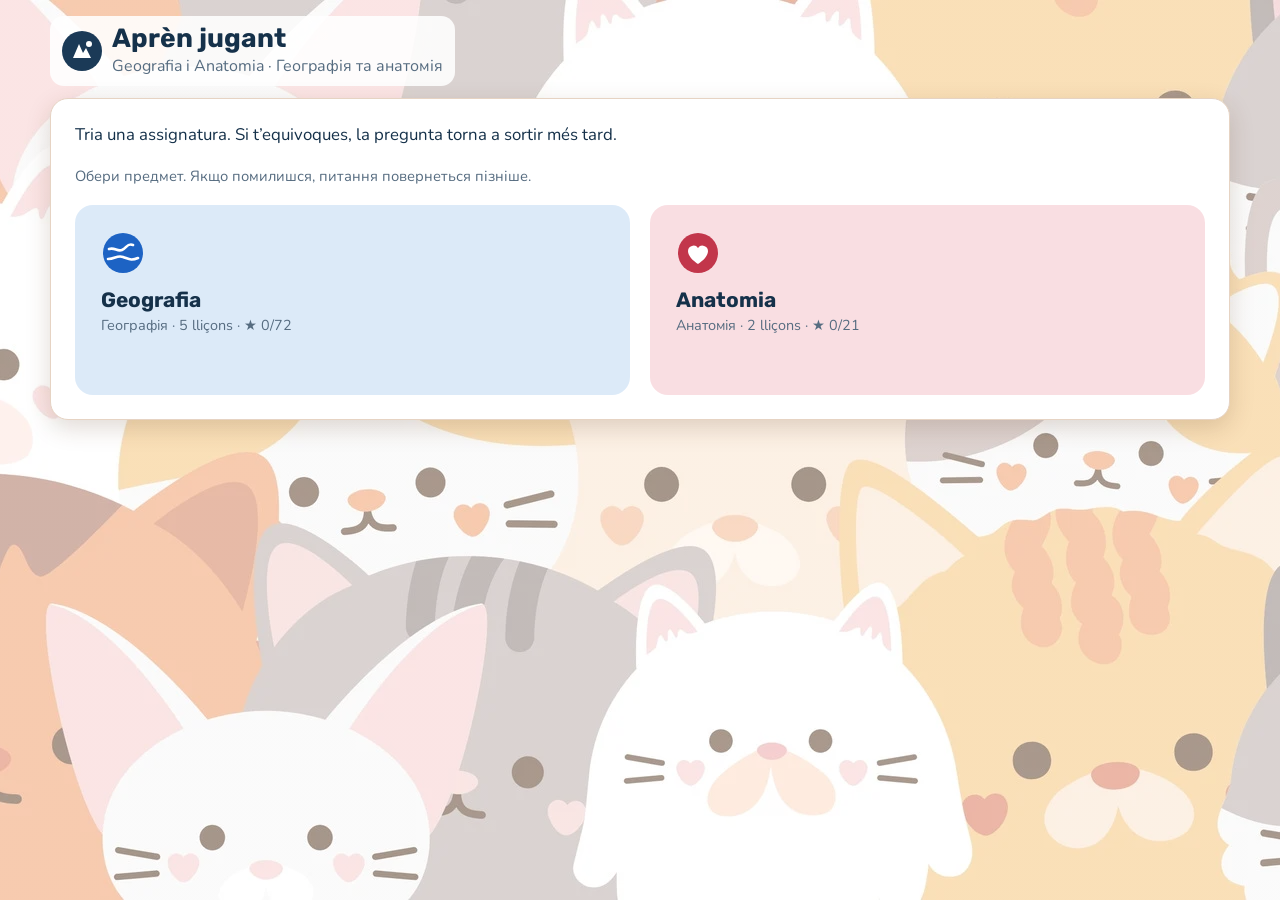
==== commit 777c98a0: "Version lesson assets and make reset button visible above exercises" ====
--- a/index.html
+++ b/index.html
@@ -2,197 +2,15 @@
 <html lang="ca">
 <head>
 <meta charset="utf-8">
+<meta name="robots" content="noindex">
 <meta name="viewport" content="width=device-width, initial-scale=1, viewport-fit=cover">
-<title>Aprèn jugant</title>
+<title>Medi · Aprèn jugant</title>
 <link rel="preconnect" href="https://fonts.googleapis.com">
 <link rel="preconnect" href="https://fonts.gstatic.com" crossorigin>
 <link rel="stylesheet" href="https://fonts.googleapis.com/css2?family=Rubik:wght@500;700&family=Nunito:wght@400;600;800&display=swap">
-<style>
-/* Layout: one centred play column like a school worksheet card; subject colour bands, the class maps and three answer colours carry the identity. */
-:root{
-  --bg:#EEF4F8; --surface:#FFFFFF; --ink:#15314A; --muted:#566C80; --line:#D3DFE8;
-  --river:#1D63C4; --good:#23804E; --good-bg:#DDF3E6; --bad:#B9440F; --bad-bg:#FCE6DA;
-  --c1:#F7C9CE; --c1-ink:#6E1A26; --c2:#D2E8C5; --c2-ink:#1F5219; --c3:#F8EDA6; --c3-ink:#5E4900;
-  --map-bg:#EEF5FA; --badge:#1B3A57; --btn:#1D63C4; --btn-ink:#FFFFFF;
-  --geo:#1D63C4; --geo-bg:#DCEAF8; --ana:#C2364B; --ana-bg:#F9DEE2;
-  --f-display:"Rubik", "Trebuchet MS", system-ui, sans-serif;
-  --f-body:"Nunito", "Segoe UI", system-ui, sans-serif;
-}
-@media (prefers-color-scheme: dark){:root:not([data-theme="light"]){
-  --bg:#0E1B27; --surface:#162736; --ink:#E5EEF6; --muted:#9BB0C3; --line:#2A4054;
-  --river:#7AB0F7; --good:#62CC90; --good-bg:#173A29; --bad:#F39468; --bad-bg:#43251A;
-  --c1:#59303A; --c1-ink:#FFDCE0; --c2:#2D4A2B; --c2-ink:#DAF3CF; --c3:#544A1E; --c3-ink:#FFF0B0;
-  --badge:#9CC3EA; --btn:#2F72CC; --btn-ink:#FFFFFF;
-  --geo:#7AB0F7; --geo-bg:#1B3550; --ana:#F28A9B; --ana-bg:#4A2129; color-scheme:dark }}
-:root[data-theme="dark"]{
-  --bg:#0E1B27; --surface:#162736; --ink:#E5EEF6; --muted:#9BB0C3; --line:#2A4054;
-  --river:#7AB0F7; --good:#62CC90; --good-bg:#173A29; --bad:#F39468; --bad-bg:#43251A;
-  --c1:#59303A; --c1-ink:#FFDCE0; --c2:#2D4A2B; --c2-ink:#DAF3CF; --c3:#544A1E; --c3-ink:#FFF0B0;
-  --badge:#9CC3EA; --btn:#2F72CC; --btn-ink:#FFFFFF;
-  --geo:#7AB0F7; --geo-bg:#1B3550; --ana:#F28A9B; --ana-bg:#4A2129; color-scheme:dark }
-
-html,body{height:100%}
-body{background:var(--bg);color:var(--ink);font-family:var(--f-body);font-size:17px;line-height:1.45;
-  padding-left:max(16px, env(safe-area-inset-left, 0px));padding-right:max(16px, env(safe-area-inset-right, 0px))}
-.app{max-width:640px;margin:0 auto;padding-block:20px 40px;display:flex;flex-direction:column;gap:18px}
-/* Wallpaper on every screen: cats.webp, the file next to index.html. Always light so text stays readable on it. */
-body.wall{
-  --bg:#FBEBDD; --surface:#FFFFFF; --ink:#15314A; --muted:#566C80; --line:#E6D3C3;
-  --river:#1D63C4; --good:#23804E; --good-bg:#DDF3E6; --bad:#B9440F; --bad-bg:#FCE6DA;
-  --c1:#F7C9CE; --c1-ink:#6E1A26; --c2:#D2E8C5; --c2-ink:#1F5219; --c3:#F8EDA6; --c3-ink:#5E4900;
-  --badge:#1B3A57; --btn:#1D63C4; --btn-ink:#FFFFFF; --ana:#C2364B; --ana-bg:#F9DEE2; --geo:#1D63C4; --geo-bg:#DCEAF8; --map-bg:#EEF5FA; color-scheme:light;
-  background:linear-gradient(rgba(255,255,255,.45), rgba(255,255,255,.45)), url("cats.webp") center / cover fixed, #FBEBDD}
-body.wall header, body.wall .crumbs{background:rgba(255,255,255,.88);border-radius:14px;padding:8px 12px;width:fit-content;max-width:100%}
-body.wall .card{box-shadow:0 8px 24px rgba(90,50,20,.18)}
-button{font:inherit;color:inherit;cursor:pointer}
-button:focus-visible{outline:3px solid var(--river);outline-offset:2px}
-
-header{display:flex;align-items:center;gap:10px;min-width:0}
-header svg{flex:none}
-h1{font-family:var(--f-display);font-weight:700;font-size:1.6rem;line-height:1.1;margin:0;text-wrap:balance}
-.sub{color:var(--muted);font-size:.92rem;margin:2px 0 0}
-.crumbs{display:flex;flex-wrap:wrap;gap:6px;align-items:center;color:var(--muted);font-size:.9rem}
-.crumbs button{background:none;border:none;padding:2px 0;color:var(--river);font-weight:700;text-decoration:underline;text-underline-offset:3px}
-
-.card{background:var(--surface);border:1px solid var(--line);border-radius:18px;padding:20px;display:flex;flex-direction:column;gap:16px}
-.lead{font-size:1.05rem;margin:0}
-.ua{color:var(--muted);font-size:.92rem}
-h2{font-family:var(--f-display);font-size:1.35rem;margin:0;text-wrap:balance}
-
-.subjects{display:grid;grid-template-columns:1fr 1fr;gap:12px}
-.subject{display:flex;flex-direction:column;align-items:flex-start;gap:10px;text-align:left;border:2px solid transparent;border-radius:18px;padding:18px;min-height:150px;transition:transform .15s}
-.subject:hover{transform:translateY(-2px)}
-.subject.geo{background:var(--geo-bg)} .subject.geo:hover{border-color:var(--geo)}
-.subject.ana{background:var(--ana-bg)} .subject.ana:hover{border-color:var(--ana)}
-.subject svg{width:44px;height:44px}
-.subject .t{font-family:var(--f-display);font-weight:700;font-size:1.3rem;display:block}
-.subject .d{color:var(--muted);font-size:.9rem;display:block}
-
-.list{display:grid;gap:12px}
-.item{display:grid;grid-template-columns:auto 1fr auto;align-items:center;gap:14px;text-align:left;
-  background:var(--surface);border:2px solid var(--line);border-radius:16px;padding:14px 16px;transition:border-color .15s}
-.item:hover{border-color:var(--river)}
-.item .num{width:40px;height:40px;border-radius:50%;background:var(--badge);color:var(--surface);
-  display:grid;place-items:center;font-family:var(--f-display);font-weight:700;font-size:1.05rem}
-.item .t{font-family:var(--f-display);font-weight:700;font-size:1.1rem;display:block}
-.item .d{color:var(--muted);font-size:.9rem;display:block}
-.item .meta{color:var(--muted);font-size:.85rem;font-weight:700;font-variant-numeric:tabular-nums;white-space:nowrap}
-.stars{display:flex;gap:2px;flex:none}
-.stars svg{width:20px;height:20px}
-.star-on{fill:#E8A817}
-.star-off{fill:var(--line)}
-
-.topbar{display:flex;align-items:center;gap:12px}
-.ghost{background:none;border:1.5px solid var(--line);border-radius:999px;padding:6px 14px;font-weight:600;font-size:.92rem}
-.ghost:hover{border-color:var(--river)}
-.progress{flex:1;height:12px;background:var(--line);border-radius:999px;overflow:hidden}
-.progress span{display:block;height:100%;background:var(--river);border-radius:999px;transition:width .3s}
-.count{font-variant-numeric:tabular-nums;font-weight:800;font-size:.95rem;color:var(--muted);min-width:3.5em;text-align:right}
-
-.prompt{font-family:var(--f-display);font-weight:500;font-size:1.05rem;color:var(--muted);margin:0}
-.big{display:flex;align-items:center;justify-content:center;gap:12px;flex-wrap:wrap;text-align:center}
-.big .word{font-family:var(--f-display);font-weight:700;font-size:2.2rem;line-height:1.1;color:var(--river)}
-.big .def{font-size:1.25rem;font-weight:600;line-height:1.35;max-width:32ch}
-.speak{width:42px;height:42px;border-radius:50%;border:1.5px solid var(--line);background:var(--bg);display:grid;place-items:center;flex:none}
-.speak svg{width:20px;height:20px;fill:var(--river)}
-.hintrow{display:flex;justify-content:center}
-.hint{background:none;border:none;color:var(--river);font-weight:700;font-size:.92rem;text-decoration:underline;text-underline-offset:3px;padding:4px}
-.uabox{background:var(--bg);border-radius:12px;padding:10px 14px;text-align:center;color:var(--ink);font-size:.98rem}
-
-.choices{display:grid;gap:10px;grid-template-columns:repeat(2,1fr)}
-.choices.n3{grid-template-columns:repeat(3,1fr)}
-.opt{border:2px solid transparent;border-radius:14px;padding:14px 10px;font-weight:800;font-size:1.02rem;min-height:62px;
-  background:var(--bg);display:flex;flex-direction:column;align-items:center;justify-content:center;gap:2px;transition:transform .12s;text-align:center}
-.opt:hover:not(:disabled){transform:translateY(-2px)}
-.opt:disabled{cursor:default}
-.opt small{font-weight:600;font-size:.78rem;opacity:.85}
-.opt.c1{background:var(--c1);color:var(--c1-ink)}
-.opt.c2{background:var(--c2);color:var(--c2-ink)}
-.opt.c3{background:var(--c3);color:var(--c3-ink)}
-.opt.yes{background:var(--good-bg);color:var(--good);min-height:72px;font-size:1.2rem}
-.opt.no{background:var(--bad-bg);color:var(--bad);min-height:72px;font-size:1.2rem}
-.opt.right{border-color:var(--good);box-shadow:0 0 0 3px var(--good-bg)}
-.opt.wrong{border-color:var(--bad);opacity:.75}
-.opt.fade{opacity:.45}
-
-.map{position:relative;background:var(--map-bg);border-radius:14px;overflow:hidden;max-width:100%}
-.map img{display:block;width:100%;height:auto}
-.marker{position:absolute;aspect-ratio:1;transform:translate(-50%,-50%);border-radius:50%;
-  border:4px solid #E4572E;box-shadow:0 0 0 3px rgba(255,255,255,.85);pointer-events:none}
-.marker::after{content:"";position:absolute;inset:-4px;border-radius:50%;border:4px solid #E4572E;animation:pulse 1.4s ease-out infinite}
-@keyframes pulse{from{transform:scale(1);opacity:.9}to{transform:scale(1.8);opacity:0}}
-.tag{position:absolute;transform:translate(-50%,-160%);background:#15314A;color:#fff;font-weight:800;font-size:.88rem;
-  padding:4px 10px;border-radius:999px;white-space:nowrap;pointer-events:none}
-
-.order-done{display:grid;gap:8px;margin:0;padding:0;list-style:none;counter-reset:step}
-.order-done li{display:flex;align-items:center;gap:10px;background:var(--good-bg);color:var(--ink);border-radius:12px;padding:10px 12px;font-weight:700}
-.order-done li::before{counter-increment:step;content:counter(step);flex:none;width:28px;height:28px;border-radius:50%;background:var(--good);color:var(--surface);display:grid;place-items:center;font-weight:800;font-size:.9rem}
-.order-done li small{display:block;font-weight:600;color:var(--muted)}
-.order-done .slot{background:var(--bg);border:2px dashed var(--line);color:var(--muted);font-weight:600}
-.order-done .slot::before{background:var(--line);color:var(--muted)}
-.tiles{display:flex;flex-wrap:wrap;gap:10px;justify-content:center}
-.tile{background:var(--surface);border:2px solid var(--line);border-radius:12px;padding:12px 14px;font-weight:800;font-size:1rem;text-align:center;max-width:100%;transition:transform .12s}
-.tile:hover{border-color:var(--river);transform:translateY(-2px)}
-.tile small{display:block;font-weight:600;font-size:.78rem;color:var(--muted)}
-.tile.shake{border-color:var(--bad);background:var(--bad-bg);animation:shake .35s}
-@keyframes shake{0%,100%{transform:translateX(0)}25%{transform:translateX(-6px)}75%{transform:translateX(6px)}}
-
-.feedback{border-radius:14px;padding:14px 16px;display:flex;flex-direction:column;gap:4px}
-.feedback.ok{background:var(--good-bg)}
-.feedback.no{background:var(--bad-bg)}
-.feedback b.h{font-family:var(--f-display);font-size:1.1rem}
-.feedback.ok b.h{color:var(--good)}
-.feedback.no b.h{color:var(--bad)}
-.next{align-self:stretch;background:var(--btn);color:var(--btn-ink);border:none;border-radius:14px;padding:14px;font-weight:800;font-size:1.05rem}
-
-.result{align-items:center;text-align:center}
-.result .stars svg{width:52px;height:52px;animation:pop .4s ease-out both}
-.result .stars svg:nth-child(2){animation-delay:.15s}
-.result .stars svg:nth-child(3){animation-delay:.3s}
-@keyframes pop{from{transform:scale(.3);opacity:0}to{transform:scale(1);opacity:1}}
-.chips{display:flex;flex-wrap:wrap;gap:8px;justify-content:center}
-.chip{background:var(--bg);border:1px solid var(--line);border-radius:999px;padding:4px 12px;font-weight:700;font-size:.9rem}
-.row{display:flex;gap:10px;flex-wrap:wrap;justify-content:center;width:100%}
-.row .next{flex:1 1 180px}
-.row .ghost{flex:1 1 140px;padding:13px}
-.foot{color:var(--muted);font-size:.85rem;text-align:center;margin:0}
-
-@media (max-width:440px){
-  .choices.n3{grid-template-columns:1fr}
-  .subjects{grid-template-columns:1fr}
-  .subject{min-height:0}
-  .big .word{font-size:1.8rem}
-  h1{font-size:1.35rem}
-}
-@media (prefers-reduced-motion: reduce){ *{animation:none!important;transition:none!important} }
-.climate-chart{margin:12px 0 18px;padding:10px;background:#fff;border-radius:12px;color:#15314A}.climate-chart img{display:block;width:100%;height:auto}.climate-chart figcaption{font-size:.8rem;text-align:center;margin-top:6px}
-.theory-kicker{font-size:.82rem;font-weight:800;letter-spacing:.09em;color:var(--geo);margin:0 0 10px}
-.theory-ua{display:block;margin-top:5px;font-size:.92em;font-weight:600;line-height:1.5}
-.theory h3{font-size:1.13rem;line-height:1.4;margin:24px 0 12px}
-.theory p{line-height:1.65;margin:12px 0}
-.theory-nav{display:grid;grid-template-columns:repeat(2,minmax(0,1fr));gap:8px;margin:20px 0 28px}
-.theory-nav button{text-align:left;white-space:normal;min-width:0}
-.theory-nav small{display:block;font-size:.82em;margin-top:5px;font-weight:600}
-.theory-nav [aria-current="step"]{background:var(--geo-bg);border-color:var(--geo);color:var(--ink)}
-.climate-explain-grid{display:grid;grid-template-columns:repeat(2,minmax(0,1fr));gap:14px}
-.climate-explain{padding:16px 18px;border:1px solid var(--line);border-top:5px solid var(--geo);border-radius:14px}
-.climate-explain h3{margin:0 0 14px}
-.climate-explain.atl{border-top-color:#25845A}.climate-explain.cont{border-top-color:#BF912A}.climate-explain.lit{border-top-color:#C86543}.climate-explain.alt{border-top-color:#6688B2}
-.theory .theory-memory{font-weight:800;margin-bottom:0}
-.mountain-levels{display:flex;flex-direction:column;align-items:center;gap:7px;padding:8px 0}
-.mountain-level{text-align:center;padding:16px 10px;box-sizing:border-box;border-radius:12px;color:#15314A;line-height:1.5}
-.mountain-level .ua{color:#3B5268}
-.mountain-level.top{width:64%;background:#DFEAF7}.mountain-level.mid{width:82%;background:#D2E8C5}.mountain-level.low{width:100%;background:#E4EFD7}
-.theory-words{margin:0}.theory-words>div{padding:15px 0;border-bottom:1px solid var(--line)}
-.theory-words dt{font-weight:800;display:flex;gap:10px;align-items:center}
-.theory-words dd{margin:7px 0 0;line-height:1.6}
-.theory-read{padding-left:26px}.theory-read li{padding-left:4px;margin:16px 0}
-.theory-bottom{margin-top:26px}
-@media(max-width:600px){.climate-explain-grid,.theory-nav{grid-template-columns:1fr}.climate-explain{padding:15px}.mountain-level.top{width:72%}.mountain-level.mid{width:86%}.theory-bottom button{width:100%}}
-
-</style>
+<link rel="stylesheet" href="medi.css?v=20261116-reset2">
 </head>
-<body>
+<body data-lesson="">
 <div class="app">
   <header>
     <svg width="40" height="40" viewBox="0 0 40 40" aria-hidden="true"><circle cx="20" cy="20" r="20" fill="var(--badge)"/><path d="M11 27l6-14 4 9 3-5 5 10z" fill="var(--surface)"/><circle cx="27" cy="13" r="3" fill="var(--surface)"/></svg>
@@ -202,802 +20,9 @@
     </div>
   </header>
   <main id="screen" aria-live="polite"></main>
+  <noscript>Activa JavaScript per obrir les lliçons. / Увімкни JavaScript для уроків.</noscript>
 </div>
 
-<script>
-/* ======================= maps ======================= */
-const MAPS = {
-  rius: {src:"[data-uri]", w:826, h:703, size:13},
-  com:  {src:"[data-uri]",  w:1200, h:828, size:4.5},
-  rext: {src:"[data-uri]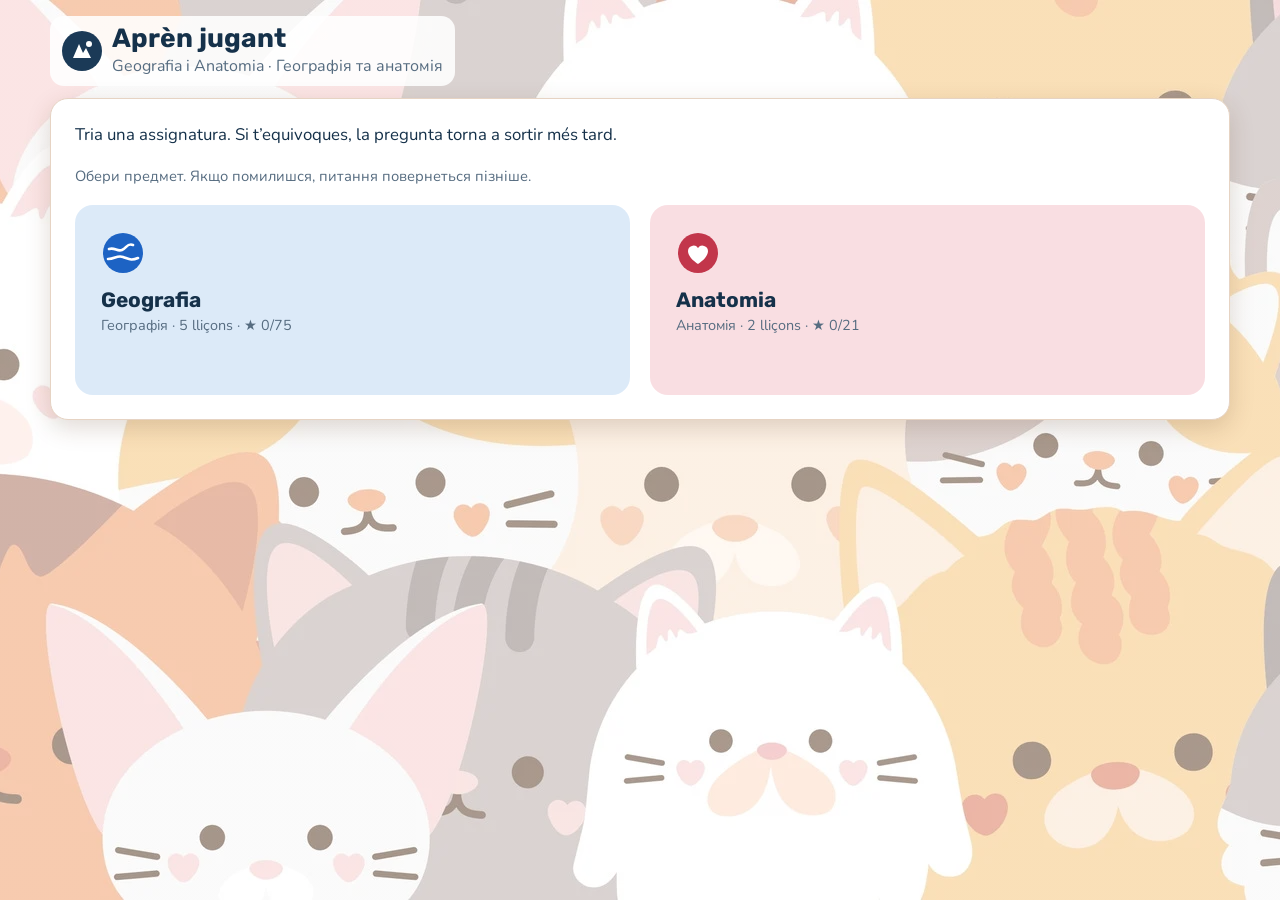
==== commit 4f89f752: "Add climate vocabulary section with 50 words and bilingual practice" ====
--- a/index.html
+++ b/index.html
@@ -8,7 +8,7 @@
 <link rel="preconnect" href="https://fonts.googleapis.com">
 <link rel="preconnect" href="https://fonts.gstatic.com" crossorigin>
 <link rel="stylesheet" href="https://fonts.googleapis.com/css2?family=Rubik:wght@500;700&family=Nunito:wght@400;600;800&display=swap">
-<link rel="stylesheet" href="medi.css?v=20261116-reset2">
+<link rel="stylesheet" href="medi.css?v=20261116-vocab">
 </head>
 <body data-lesson="">
 <div class="app">
@@ -23,6 +23,6 @@
   <noscript>Activa JavaScript per obrir les lliçons. / Увімкни JavaScript для уроків.</noscript>
 </div>
 
-<script src="medi.js?v=20261116-reset2" defer></script>
+<script src="medi.js?v=20261116-vocab" defer></script>
 </body>
 </html>
--- a/medi.css
+++ b/medi.css
@@ -245,3 +245,38 @@
 /* Keep the reset control visible directly under the lesson heading. */
 .lesson-reset{border-top:0;padding-top:0;margin-top:0}
 .lesson-reset>.reset-trigger{background:var(--surface);border-width:2px;padding:12px 18px;font-weight:800}
+
+/* Compact reset icon shares the heading row, retaining an iPad touch target. */
+.lesson-heading{display:flex;align-items:center;justify-content:space-between;gap:14px;min-width:0}
+.lesson-heading h2{flex:1;min-width:0}
+.lesson-heading .reset-icon{display:grid;place-items:center;flex:0 0 44px;width:44px;height:44px;min-height:44px;padding:0;border-radius:12px;color:var(--bad);border:1px solid var(--line);background:transparent}
+.reset-icon svg{display:block;width:22px;height:22px;pointer-events:none}
+.lesson-reset{display:contents}
+/* Climate vocabulary: readable cards and touch-sized controls on landscape iPad. */
+.climate-vocab .vocab-top{justify-content:flex-start;align-items:center;gap:20px}
+.climate-vocab .vocab-top h2{flex:1}.climate-vocab button>span{display:block}
+.vocab-tabs{display:grid;grid-template-columns:repeat(3,minmax(0,1fr));gap:12px}
+.vocab-tabs button{min-height:60px;border-radius:12px}.vocab-tabs [aria-current=page]{background:var(--geo-bg);border-color:var(--geo)}
+.vocab-controls{display:grid;grid-template-columns:repeat(2,minmax(0,1fr));gap:16px}
+.vocab-controls label,.climate-vocab label{display:block;font-weight:800;margin-bottom:8px}
+.climate-vocab select,.climate-vocab input{font:inherit;color:var(--ink);background:var(--surface);border:1px solid var(--line);border-radius:10px;padding:12px;width:100%;min-height:48px;box-sizing:border-box;min-width:0;max-width:100%}
+.vocab-content{display:flex;flex-direction:column;gap:18px;min-width:0}.vocab-count{margin:0;font-weight:800;color:var(--muted)}
+.vocab-flash{padding:28px;background:var(--bg);border:1px solid var(--line);border-radius:18px;text-align:center}
+.vocab-flash .word,.vocab-question .word{font-size:clamp(1.5rem,3vw,2.2rem);overflow-wrap:anywhere}
+.vocab-translation{font-size:1.18rem;font-weight:800;margin:8px 0 14px;color:var(--good)}
+.vocab-glossary{display:grid;grid-template-columns:repeat(2,minmax(0,1fr));gap:16px}
+.vocab-glossary article{border:1px solid var(--line);border-radius:14px;padding:18px;min-width:0}
+.vocab-term{display:flex;align-items:center;justify-content:space-between;gap:10px}.vocab-term .speak{flex:none}
+.vocab-score{display:flex;align-items:center;gap:16px}.vocab-score h3{font-size:1.6rem;margin:0}
+.climate-vocab .sentence-pair{margin:10px 0;line-height:1.5}.climate-vocab .opt{min-height:72px;padding:16px;overflow-wrap:anywhere}
+@media(min-width:960px) and (orientation:landscape){.vocab-flash{max-width:900px;align-self:center;width:100%;box-sizing:border-box}.vocab-controls{grid-template-columns:minmax(0,2fr) minmax(0,1fr)}}
+@media(max-width:700px){.vocab-controls,.vocab-glossary{grid-template-columns:1fr}.vocab-tabs{gap:8px}.vocab-tabs button{padding:10px 6px}.vocab-flash{padding:20px}.climate-vocab .vocab-top h2{flex-basis:100%}}
+
+.climate-vocab .vocab-top>.ghost{flex:0 0 auto;padding:8px 14px;min-height:48px}
+.climate-vocab>p.ua{margin:0}
+@media(min-width:960px) and (orientation:landscape){
+ .climate-vocab{gap:12px;padding:20px}.climate-vocab .vocab-top{gap:16px}
+ .vocab-tabs button{min-height:52px;padding:8px 12px}.vocab-tabs .theory-ua{margin-top:3px}
+ .vocab-content{gap:12px}.vocab-flash{padding:18px 24px}.vocab-flash .big{min-height:62px}
+ .vocab-flash .sentence-pair{margin:8px 0}.vocab-flash .vocab-translation{margin:6px 0 10px}
+}
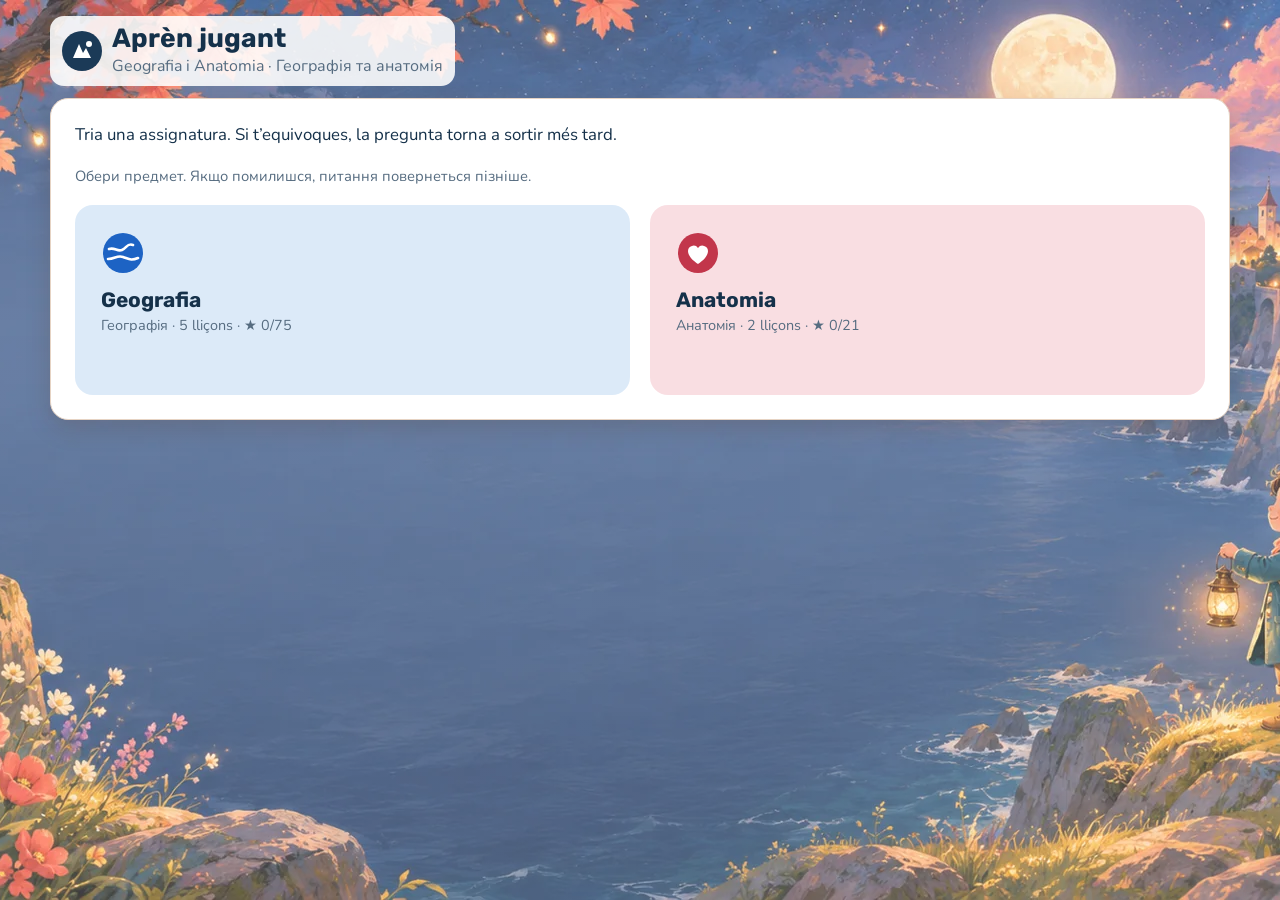
==== commit c305db36: "Add seven original lesson wallpapers and compact illustrated covers" ====
--- a/index.html
+++ b/index.html
@@ -8,7 +8,7 @@
 <link rel="preconnect" href="https://fonts.googleapis.com">
 <link rel="preconnect" href="https://fonts.gstatic.com" crossorigin>
 <link rel="stylesheet" href="https://fonts.googleapis.com/css2?family=Rubik:wght@500;700&family=Nunito:wght@400;600;800&display=swap">
-<link rel="stylesheet" href="medi.css?v=20261116-vocab">
+<link rel="stylesheet" href="medi.css?v=20261116-original-art">
 </head>
 <body data-lesson="">
 <div class="app">
@@ -23,6 +23,7 @@
   <noscript>Activa JavaScript per obrir les lliçons. / Увімкни JavaScript для уроків.</noscript>
 </div>
 
-<script src="medi.js?v=20261116-vocab" defer></script>
+<script src="medi.js?v=20261116-original-art" defer></script>
 </body>
 </html>
+
--- a/medi.css
+++ b/medi.css
@@ -26,13 +26,13 @@
 body{background:var(--bg);color:var(--ink);font-family:var(--f-body);font-size:17px;line-height:1.45;
   padding-left:max(16px, env(safe-area-inset-left, 0px));padding-right:max(16px, env(safe-area-inset-right, 0px))}
 .app{max-width:640px;margin:0 auto;padding-block:20px 40px;display:flex;flex-direction:column;gap:18px}
-/* Wallpaper on every screen: cats.webp, the file next to index.html. Always light so text stays readable on it. */
+/* Original lesson illustrations; white cards keep learning content readable. */
 body.wall{
   --bg:#FBEBDD; --surface:#FFFFFF; --ink:#15314A; --muted:#566C80; --line:#E6D3C3;
   --river:#1D63C4; --good:#23804E; --good-bg:#DDF3E6; --bad:#B9440F; --bad-bg:#FCE6DA;
   --c1:#F7C9CE; --c1-ink:#6E1A26; --c2:#D2E8C5; --c2-ink:#1F5219; --c3:#F8EDA6; --c3-ink:#5E4900;
   --badge:#1B3A57; --btn:#1D63C4; --btn-ink:#FFFFFF; --ana:#C2364B; --ana-bg:#F9DEE2; --geo:#1D63C4; --geo-bg:#DCEAF8; --map-bg:#EEF5FA; color-scheme:light;
-  background:linear-gradient(rgba(255,255,255,.45), rgba(255,255,255,.45)), url("cats.webp") center / cover fixed, #FBEBDD}
+  background:linear-gradient(rgba(255,255,255,.24), rgba(255,255,255,.24)), var(--lesson-art, url("assets/wallpapers/peninsula.webp")) center / cover fixed, #FBEBDD}
 body.wall header, body.wall .crumbs{background:rgba(255,255,255,.88);border-radius:14px;padding:8px 12px;width:fit-content;max-width:100%}
 body.wall .card{box-shadow:0 8px 24px rgba(90,50,20,.18)}
 button{font:inherit;color:inherit;cursor:pointer}
@@ -252,6 +252,8 @@
 .lesson-heading .reset-icon{display:grid;place-items:center;flex:0 0 44px;width:44px;height:44px;min-height:44px;padding:0;border-radius:12px;color:var(--bad);border:1px solid var(--line);background:transparent}
 .reset-icon svg{display:block;width:22px;height:22px;pointer-events:none}
 .lesson-reset{display:contents}
+
+
 /* Climate vocabulary: readable cards and touch-sized controls on landscape iPad. */
 .climate-vocab .vocab-top{justify-content:flex-start;align-items:center;gap:20px}
 .climate-vocab .vocab-top h2{flex:1}.climate-vocab button>span{display:block}
@@ -280,3 +282,21 @@
  .vocab-content{gap:12px}.vocab-flash{padding:18px 24px}.vocab-flash .big{min-height:62px}
  .vocab-flash .sentence-pair{margin:8px 0}.vocab-flash .vocab-translation{margin:6px 0 10px}
 }
+
+body[data-lesson="pen"]{--lesson-art:url("assets/wallpapers/peninsula.webp")}
+
+body[data-lesson="rel"]{--lesson-art:url("assets/wallpapers/relleu.webp")}
+
+body[data-lesson="cost"]{--lesson-art:url("assets/wallpapers/costes.webp")}
+
+body[data-lesson="rius"]{--lesson-art:url("assets/wallpapers/rius.webp")}
+
+body[data-lesson="clima"]{--lesson-art:url("assets/wallpapers/clima.webp")}
+
+body[data-lesson="uri"]{--lesson-art:url("assets/wallpapers/urinari.webp")}
+
+body[data-lesson="circ"]{--lesson-art:url("assets/wallpapers/circulatori.webp")}
+
+.lesson-cover{width:104px;height:66px;object-fit:cover;border-radius:12px;flex:0 0 104px;border:1px solid var(--line)}
+.lesson-heading .lesson-cover{width:112px;height:70px;flex-basis:112px}
+@media(max-width:540px){.lesson-cover{width:64px;height:56px;flex-basis:64px}.lesson-heading .lesson-cover{display:none}}
